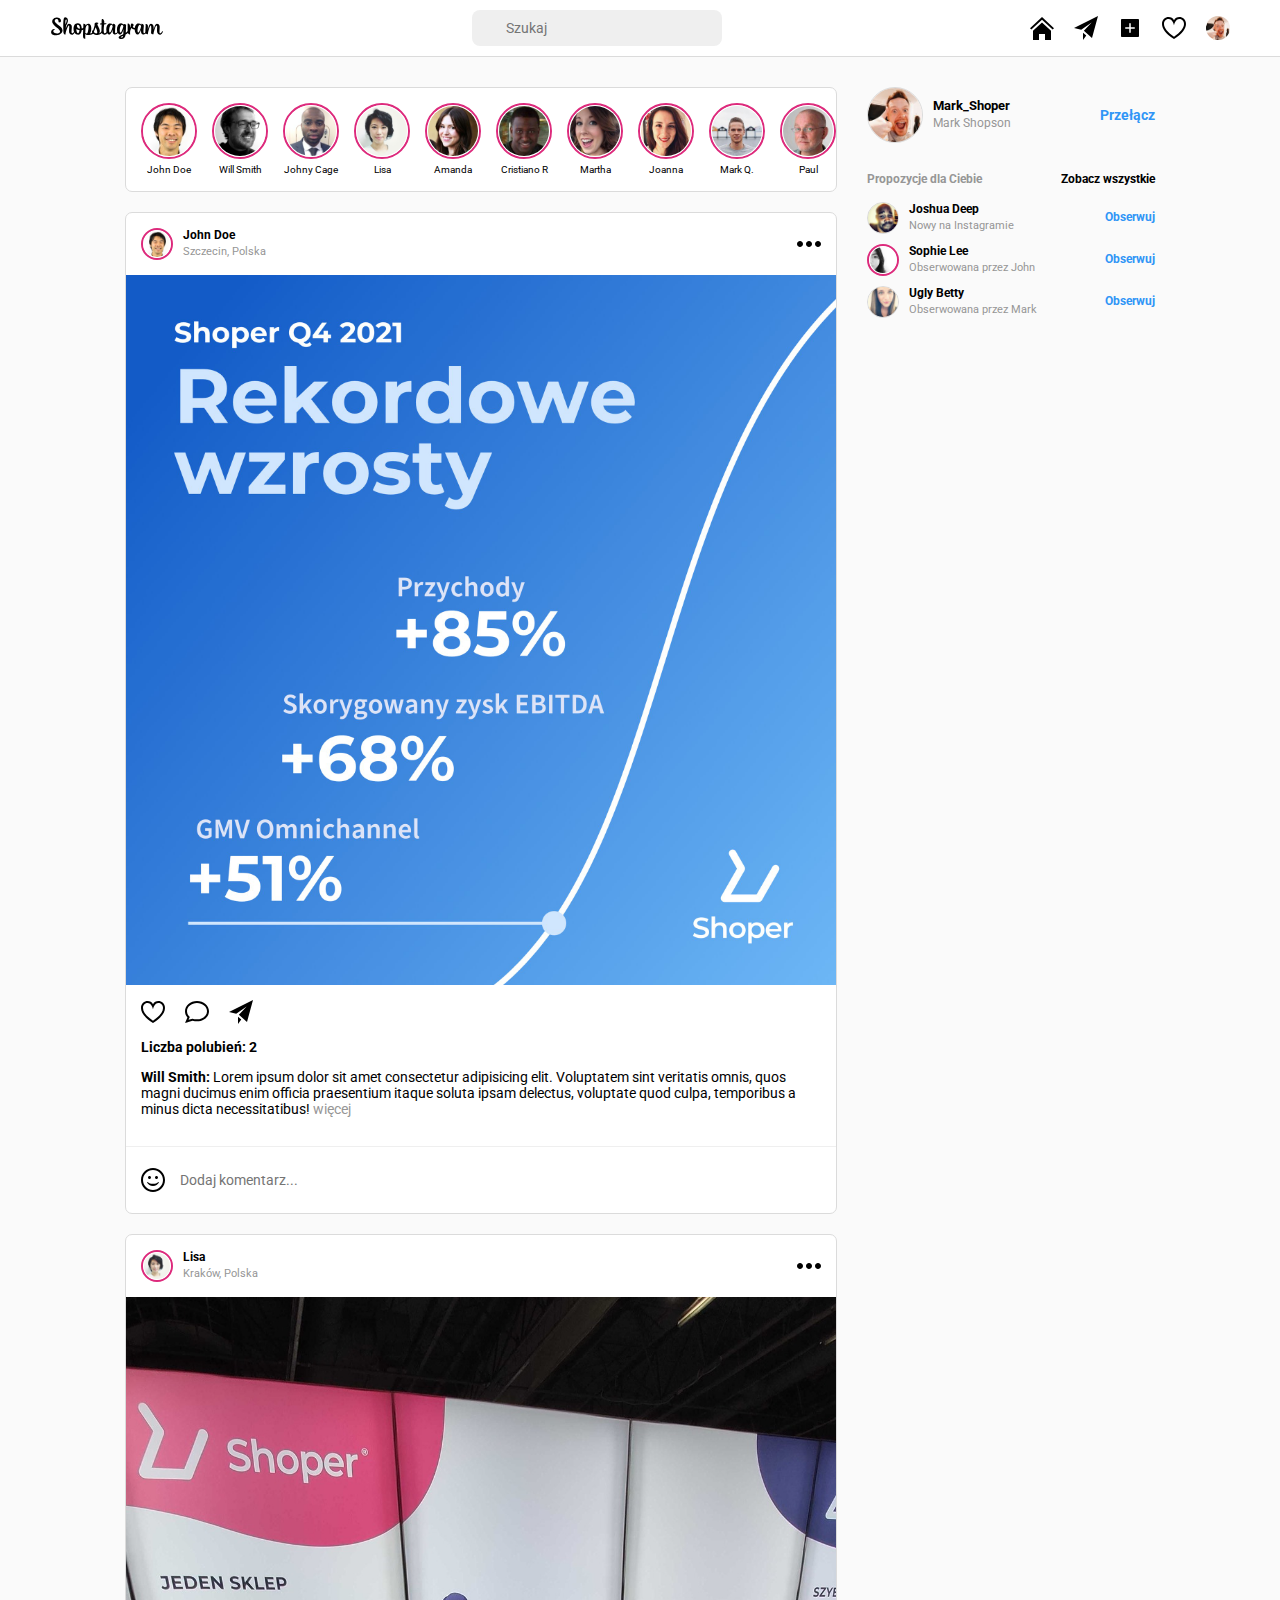
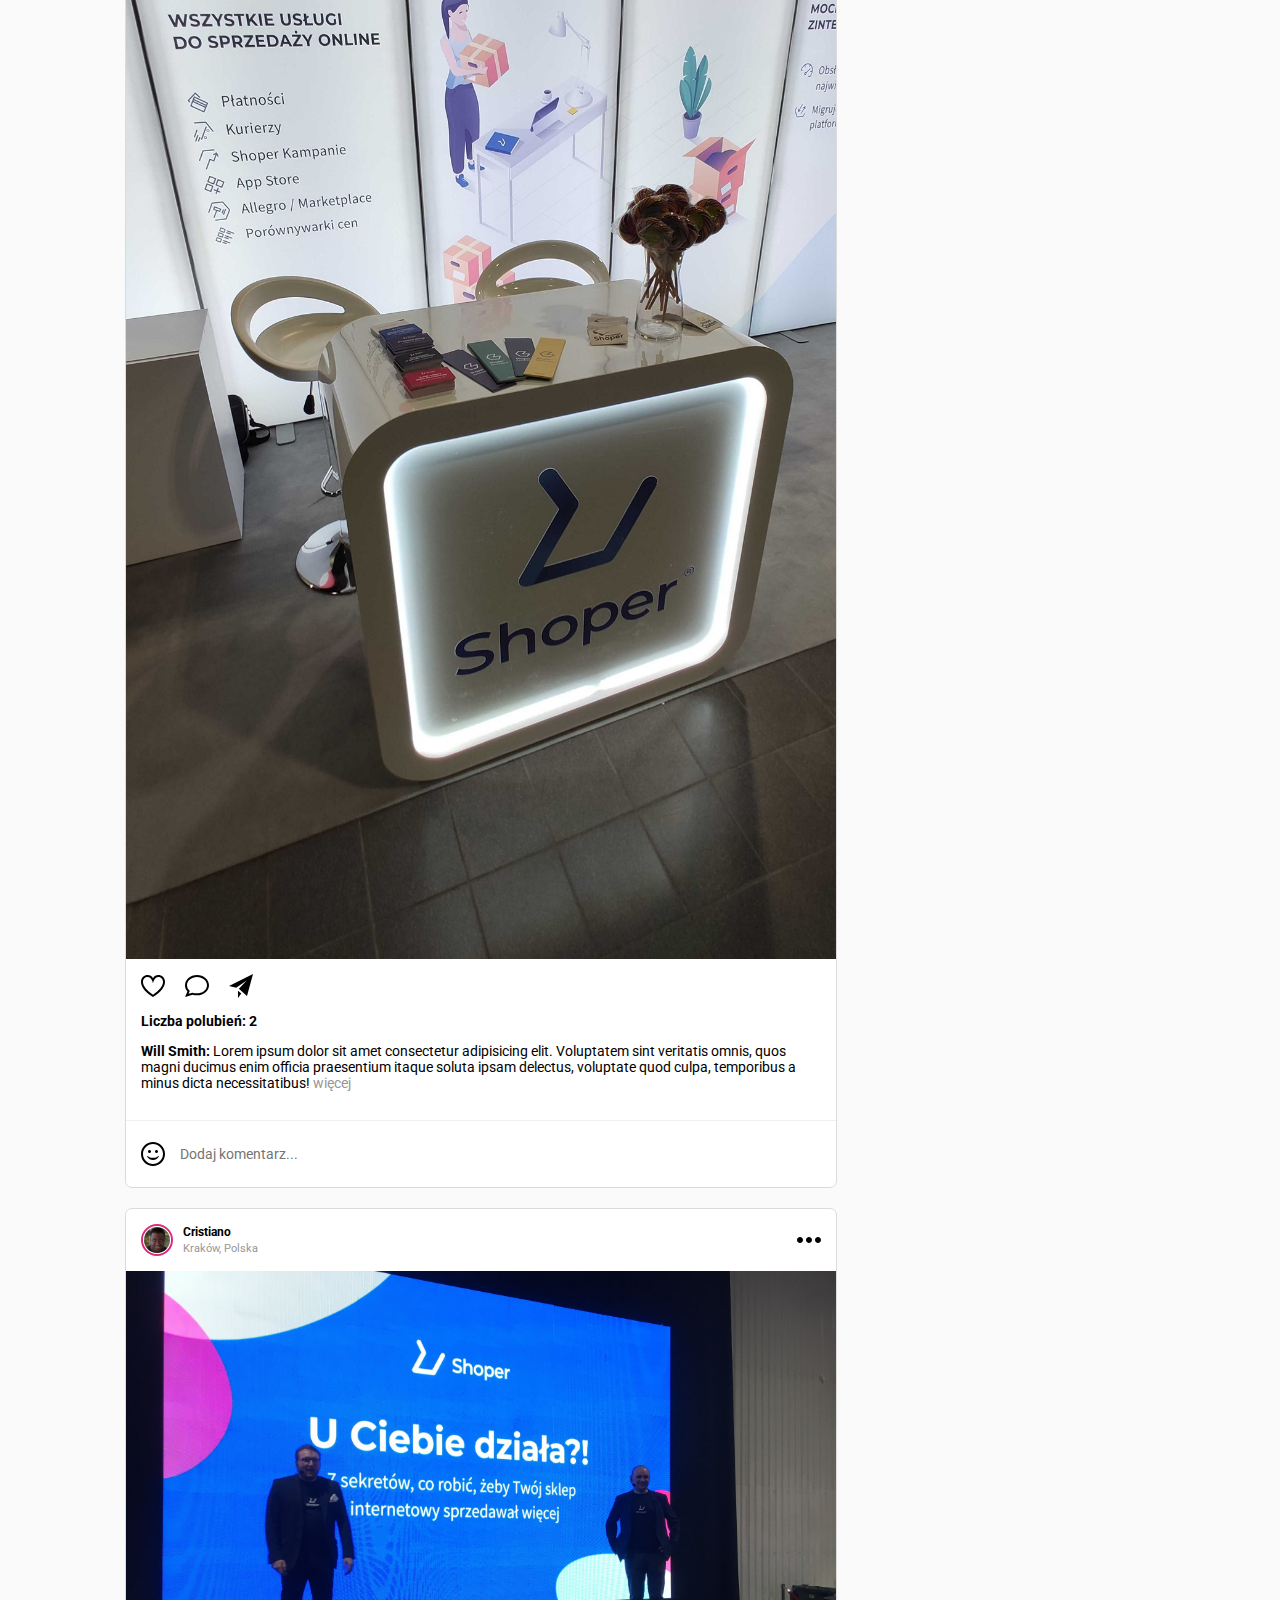
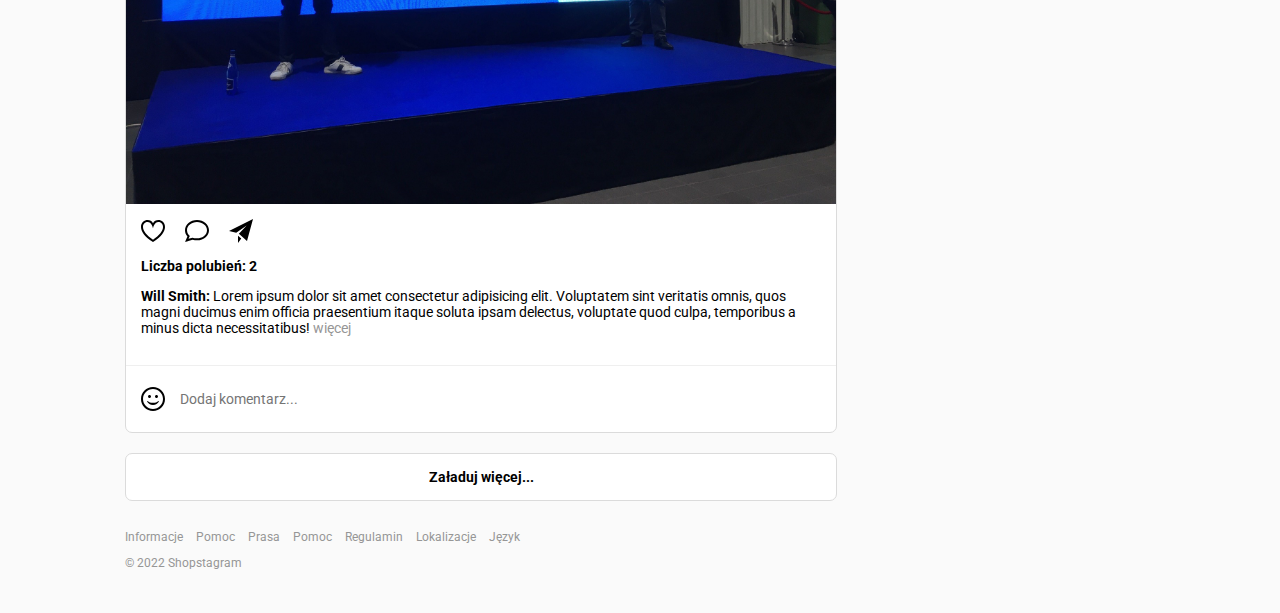
==== Shopstagram - rozwiązanie/index.html @ a2b12739 "upload shopstagram folder to main" ====
<!DOCTYPE html>
<html lang="pl">
  <head>
    <meta charset="UTF-8" />
    <meta http-equiv="X-UA-Compatible" content="IE=edge" />
    <meta name="viewport" content="width=device-width, initial-scale=1.0" />
    <title>Shopstagram</title>
    <link rel="preconnect" href="https://fonts.googleapis.com" />
    <link rel="preconnect" href="https://fonts.gstatic.com" crossorigin />
    <link
      href="https://fonts.googleapis.com/css2?family=Roboto:wght@100;400&family=Source+Sans+Pro:wght@300;400;700&display=swap"
      rel="stylesheet"
    />
    <link rel="stylesheet" href="./css/normalize.css" />
    <link rel="stylesheet" href="./css/style.css" />
  </head>

  <body>
    <header class="page-header">
      <div class="container">
        <div class="page-header__wrapper">
          <a class="page-header__logo" href="#">
            <img src="./images/logo.svg" alt="Shopstagram logo" />
          </a>

          <div class="page-header__search">
            <input class="search-input" placeholder="Szukaj" type="text" />
          </div>

          <nav class="page-nav">
            <a href="#" class="page-nav__item">
              <img src="./images/icons/home.svg" alt="Homepage" />
            </a>

            <a href="#" class="page-nav__item">
              <img src="./images/icons/send.svg" alt="Send message" />
            </a>

            <a href="#" class="page-nav__item">
              <img src="./images/icons/add.svg" alt="Add photo" />
            </a>

            <a href="#" class="page-nav__item">
              <img src="./images/icons/heart.svg" alt="Likes" />
            </a>

            <a href="#" class="page-nav__item">
              <div class="image-square image-square--tiny">
                <img src="./images/users/user.jpeg" alt="user photo" />
              </div>
            </a>
          </nav>
        </div>
      </div>
    </header>

    <main>
      <section>
        <div class="container container--narrow">
          <div class="content-wrapper">
            <div class="content-wrapper__main">
              <div class="stories-box">
                <div class="stories-box__list">
                  <a class="stories-box__item" href="#">
                    <div class="image-square is-active">
                      <img src="./images/users/john.jpeg" alt="John Doe" />
                    </div>
                    <span>John Doe</span>
                  </a>

                  <a class="stories-box__item" href="#">
                    <div class="image-square is-active">
                      <img src="./images/users/will.jpeg" alt="Will Smith" />
                    </div>
                    <span>Will Smith</span>
                  </a>

                  <a class="stories-box__item" href="#">
                    <div class="image-square is-active">
                      <img src="./images/users/johny.jpeg" alt="Johny Cage" />
                    </div>
                    <span>Johny Cage</span>
                  </a>

                  <a class="stories-box__item" href="#">
                    <div class="image-square is-active">
                      <img src="./images/users/lisa.jpeg" alt="Lisa" />
                    </div>
                    <span>Lisa</span>
                  </a>

                  <a class="stories-box__item" href="#">
                    <div class="image-square is-active">
                      <img src="./images/users/amanda.jpeg" alt="Amanda" />
                    </div>
                    <span>Amanda</span>
                  </a>

                  <a class="stories-box__item" href="#">
                    <div class="image-square is-active">
                      <img
                        src="./images/users/cristiano.jpeg"
                        alt="Cristiano R"
                      />
                    </div>
                    <span>Cristiano R</span>
                  </a>

                  <a class="stories-box__item" href="#">
                    <div class="image-square is-active">
                      <img src="./images/users/martha.jpeg" alt="Martha" />
                    </div>
                    <span>Martha</span>
                  </a>

                  <a class="stories-box__item" href="#">
                    <div class="image-square is-active">
                      <img src="./images/users/joanna.jpeg" alt="Joanna" />
                    </div>
                    <span>Joanna</span>
                  </a>

                  <a class="stories-box__item" href="#">
                    <div class="image-square is-active">
                      <img src="./images/users/mark.jpeg" alt="Marka Q." />
                    </div>
                    <span>Mark Q.</span>
                  </a>

                  <a class="stories-box__item" href="#">
                    <div class="image-square is-active">
                      <img src="./images/users/paul.jpeg" alt="Paul" />
                    </div>
                    <span>Paul</span>
                  </a>

                  <a class="stories-box__item" href="#">
                    <div class="image-square is-active">
                      <img src="./images/users/ursula.jpeg" alt="Ursula" />
                    </div>
                    <span>Ursula</span>
                  </a>
                </div>
              </div>

              <article class="post">
                <div class="post__header">
                  <div class="user-details">
                    <div class="user-details__img">
                      <div class="image-square image-square--small is-active">
                        <img src="./images/users/john.jpeg" alt="John" />
                      </div>
                    </div>

                    <div class="user-details__content">
                      <h3>John Doe</h3>
                      <p>Szczecin, Polska</p>
                    </div>
                  </div>

                  <a href="#">
                    <img src="./images/icons/menu.svg" alt="Menu" />
                  </a>
                </div>

                <div class="post__content">
                  <div class="post__img">
                    <img
                      src="./images/photos/gielda.jpeg"
                      alt="Rekordowe wzrosty na gieldzie"
                    />
                  </div>

                  <div class="post__details">
                    <div class="post__actions">
                      <a href="#" class="post__actions-item">
                        <img src="./images/icons/heart.svg" alt="Like" />
                      </a>

                      <a href="#" class="post__actions-item">
                        <img src="./images/icons/comment.svg" alt="Comment" />
                      </a>

                      <a href="#" class="post__actions-item">
                        <img src="./images/icons/send.svg" alt="Share" />
                      </a>
                    </div>

                    <div class="post__comments">
                      <p>
                        <strong>Liczba polubień: 2</strong>
                      </p>

                      <p class="post__comments-comment">
                        <strong>Will Smith:</strong>
                        Lorem ipsum dolor sit amet consectetur adipisicing elit.
                        Voluptatem sint veritatis omnis, quos magni ducimus enim
                        officia praesentium itaque soluta ipsam delectus,
                        voluptate quod culpa, temporibus a minus dicta
                        necessitatibus!
                        <a href="#">więcej</a>
                      </p>
                    </div>
                  </div>

                  <div class="post__footer">
                    <img src="./images/icons/smile.svg" alt="Add comment" />
                    <input type="text" placeholder="Dodaj komentarz..." />
                  </div>
                </div>
              </article>

              <article class="post">
                <div class="post__header">
                  <div class="user-details">
                    <div class="user-details__img">
                      <div class="image-square image-square--small is-active">
                        <img src="./images/users/lisa.jpeg" alt="Lisa" />
                      </div>
                    </div>

                    <div class="user-details__content">
                      <h3>Lisa</h3>
                      <p>Kraków, Polska</p>
                    </div>
                  </div>

                  <a href="#">
                    <img src="./images/icons/menu.svg" alt="Menu" />
                  </a>
                </div>

                <div class="post__content">
                  <div class="post__img">
                    <img
                      src="./images/photos/stoisko.jpeg"
                      alt="Targi e-commerce"
                    />
                  </div>

                  <div class="post__details">
                    <div class="post__actions">
                      <a href="#" class="post__actions-item">
                        <img src="./images/icons/heart.svg" alt="Like" />
                      </a>

                      <a href="#" class="post__actions-item">
                        <img src="./images/icons/comment.svg" alt="Comment" />
                      </a>

                      <a href="#" class="post__actions-item">
                        <img src="./images/icons/send.svg" alt="Share" />
                      </a>
                    </div>

                    <div class="post__comments">
                      <p>
                        <strong>Liczba polubień: 2</strong>
                      </p>

                      <p class="post__comments-comment">
                        <strong>Will Smith:</strong>
                        Lorem ipsum dolor sit amet consectetur adipisicing elit.
                        Voluptatem sint veritatis omnis, quos magni ducimus enim
                        officia praesentium itaque soluta ipsam delectus,
                        voluptate quod culpa, temporibus a minus dicta
                        necessitatibus!
                        <a href="#">więcej</a>
                      </p>
                    </div>
                  </div>

                  <div class="post__footer">
                    <img src="./images/icons/smile.svg" alt="Add comment" />
                    <input type="text" placeholder="Dodaj komentarz..." />
                  </div>
                </div>
              </article>

              <article class="post">
                <div class="post__header">
                  <div class="user-details">
                    <div class="user-details__img">
                      <div class="image-square image-square--small is-active">
                        <img
                          src="./images/users/cristiano.jpeg"
                          alt="Cristiano"
                        />
                      </div>
                    </div>

                    <div class="user-details__content">
                      <h3>Cristiano</h3>
                      <p>Kraków, Polska</p>
                    </div>
                  </div>

                  <a href="#">
                    <img src="./images/icons/menu.svg" alt="Menu" />
                  </a>
                </div>

                <div class="post__content">
                  <div class="post__img">
                    <img
                      src="./images/photos/presentation.jpeg"
                      alt="Targi e-commerce"
                    />
                  </div>

                  <div class="post__details">
                    <div class="post__actions">
                      <a href="#" class="post__actions-item">
                        <img src="./images/icons/heart.svg" alt="Like" />
                      </a>

                      <a href="#" class="post__actions-item">
                        <img src="./images/icons/comment.svg" alt="Comment" />
                      </a>

                      <a href="#" class="post__actions-item">
                        <img src="./images/icons/send.svg" alt="Share" />
                      </a>
                    </div>

                    <div class="post__comments">
                      <p>
                        <strong>Liczba polubień: 2</strong>
                      </p>

                      <p class="post__comments-comment">
                        <strong>Will Smith:</strong>
                        Lorem ipsum dolor sit amet consectetur adipisicing elit.
                        Voluptatem sint veritatis omnis, quos magni ducimus enim
                        officia praesentium itaque soluta ipsam delectus,
                        voluptate quod culpa, temporibus a minus dicta
                        necessitatibus!
                        <a href="#">więcej</a>
                      </p>
                    </div>
                  </div>

                  <div class="post__footer">
                    <img src="./images/icons/smile.svg" alt="Add comment" />
                    <input type="text" placeholder="Dodaj komentarz..." />
                  </div>
                </div>
              </article>

              <article class="post hidden">
                <div class="post__header">
                  <div class="user-details">
                    <div class="user-details__img">
                      <div class="image-square image-square--small is-active">
                        <img
                          src="./images/users/cristiano.jpeg"
                          alt="Cristiano"
                        />
                      </div>
                    </div>

                    <div class="user-details__content">
                      <h3>Cristiano</h3>
                      <p>Kraków, Polska</p>
                    </div>
                  </div>

                  <a href="#">
                    <img src="./images/icons/menu.svg" alt="Menu" />
                  </a>
                </div>

                <div class="post__content">
                  <div class="post__img">
                    <img
                      src="./images/photos/placeholder.png"
                      alt="Shoper placeholder"
                    />
                  </div>

                  <div class="post__details">
                    <div class="post__actions">
                      <a href="#" class="post__actions-item">
                        <img src="./images/icons/heart.svg" alt="Like" />
                      </a>

                      <a href="#" class="post__actions-item">
                        <img src="./images/icons/comment.svg" alt="Comment" />
                      </a>

                      <a href="#" class="post__actions-item">
                        <img src="./images/icons/send.svg" alt="Share" />
                      </a>
                    </div>

                    <div class="post__comments">
                      <p>
                        <strong>Liczba polubień: 2</strong>
                      </p>

                      <p class="post__comments-comment">
                        <strong>Will Smith:</strong>
                        Lorem ipsum dolor sit amet consectetur adipisicing elit.
                        Voluptatem sint veritatis omnis, quos magni ducimus enim
                        officia praesentium itaque soluta ipsam delectus,
                        voluptate quod culpa, temporibus a minus dicta
                        necessitatibus!
                        <a href="#">więcej</a>
                      </p>
                    </div>
                  </div>

                  <div class="post__footer">
                    <img src="./images/icons/smile.svg" alt="Add comment" />
                    <input type="text" placeholder="Dodaj komentarz..." />
                  </div>
                </div>
              </article>

              <article class="post post--loader">Załaduj więcej...</article>
            </div>

            <div class="content-wrapper__aside">
              <div class="content-wrapper__aside-user">
                <div class="user-details user-details--big">
                  <div class="user-details__img">
                    <div class="image-square has-border">
                      <img src="./images/users/user.jpeg" alt="User" />
                    </div>
                  </div>

                  <div class="user-details__content">
                    <h3>Mark_Shoper</h3>
                    <p>Mark Shopson</p>
                  </div>
                </div>

                <a href="#"><strong>Przełącz</strong></a>
              </div>

              <div class="content-wrapper__aside-suggestions">
                <div class="suggestion-box">
                  <div class="suggestion-box__header">
                    <h2>Propozycje dla Ciebie</h2>
                    <a href="#">Zobacz wszystkie</a>
                  </div>

                  <div class="suggestion-item">
                    <div class="user-details">
                      <div class="user-details__img">
                        <div
                          class="image-square image-square--small has-border"
                        >
                          <img src="./images/users/joshua.jpeg" alt="Joshua" />
                        </div>
                      </div>

                      <div class="user-details__content">
                        <h3>Joshua Deep</h3>
                        <p>Nowy na Instagramie</p>
                      </div>
                    </div>

                    <a class="suggestion-item__link" href="#">Obserwuj</a>
                  </div>

                  <div class="suggestion-item">
                    <div class="user-details">
                      <div class="user-details__img">
                        <div class="image-square image-square--small is-active">
                          <img src="./images/users/sophie.jpeg" alt="Sophie" />
                        </div>
                      </div>

                      <div class="user-details__content">
                        <h3>Sophie Lee</h3>
                        <p>Obserwowana przez John</p>
                      </div>
                    </div>

                    <a class="suggestion-item__link" href="#">Obserwuj</a>
                  </div>

                  <div class="suggestion-item">
                    <div class="user-details">
                      <div class="user-details__img">
                        <div
                          class="image-square image-square--small has-border"
                        >
                          <img src="./images/users/betty.jpeg" alt="Betty" />
                        </div>
                      </div>

                      <div class="user-details__content">
                        <h3>Ugly Betty</h3>
                        <p>Obserwowana przez Mark</p>
                      </div>
                    </div>

                    <a class="suggestion-item__link" href="#">Obserwuj</a>
                  </div>
                </div>
              </div>
            </div>
          </div>
        </div>
      </section>
    </main>

    <footer class="page-footer">
      <div class="container container--narrow">
        <nav class="page-footer__nav">
          <a href="#">Informacje</a>
          <a href="#">Pomoc</a>
          <a href="#">Prasa</a>
          <a href="#">Pomoc</a>
          <a href="#">Regulamin</a>
          <a href="#">Lokalizacje</a>
          <a href="#">Język</a>
        </nav>

        <p class="page-footer__copyrights">© 2022 Shopstagram</p>
      </div>
    </footer>

    <script src="./js/app.js"></script>
  </body>
</html>
---- Shopstagram - rozwiązanie/css/style.css ----
/* BASE */
* {
    box-sizing: border-box;
    -webkit-font-smoothing: antialiased;
}

html, body {
    min-height: 100%;
}

body {
    font-family: 'Roboto', sans-serif;
    background-color: #fafafa;
    font-size: 14px;
}

img {
    display: block;
    max-width: 100%;
}

ul {
    margin: 0;
    padding: 0;
    list-style: none;
}

a {
    text-decoration: none;
    color: #3095F6;
}

a:hover {
    text-decoration: underline;
}

.hidden {
    display: none;
}

/* INPUT */
input {
    height: 36px;
    padding: 3px 15px;
    border: 0;
    border-radius: 8px;
    
}

input:focus {
    outline: none;
}

.search-input {
    min-width: 250px;
    background: #efefef url(../../images/icons/magnifier.svg) no-repeat 10px center;
    background-size: 16px;
    padding-left: 34px;
    font-size: 14px;
}

/* CONTAINER */
.container {
    max-width: 1200px;
    padding: 0 10px;
    margin: 0 auto;
}

.container--narrow {
    max-width: 1050px;
}

/* CONTENT WRAPPER */
.content-wrapper__aside {
    display: none;
}

@media screen and (min-width: 800px) {
    .content-wrapper {
        display: flex;
        margin: 0 -15px;
    }

    .content-wrapper__main,
    .content-wrapper__aside {
        padding: 0 15px;
    }
    
    .content-wrapper__main {
        width: 70%;
    }

    .content-wrapper__aside {
        display: block;
        flex: 1;
    }

    .content-wrapper__aside-user {
        display: flex;
        align-items: center;
        justify-content: space-between;
        margin-bottom: 30px;
    }
}

/* PAGE HEADER */
.page-header {
    margin-bottom: 30px;
    padding: 10px 0;
    background-color: #ffffff;
    border-bottom: 1px solid #dbdbdb;
}

.page-header__wrapper {
    display: flex;
    align-items: center;
    justify-content: space-between;
}

.page-header__logo {
    flex-shrink: 0;
}

.page-header__logo img {
    display: block;
}

.page-header__search {
    display: none;
}

@media screen and (min-width: 800px) {
    .page-header__search {
        display: block;
    }
}

/* PAGE NAV */
.page-nav {
    display: flex;
}

.page-nav__item  {
    flex-shrink: 0;
    margin-right: 20px;
}

.page-nav__item:last-child {
    margin-right: 0;
}

.page-nav__item img {
    display: block;
}

/* IMAGE SQUARE */
.image-square {
    display: flex;
    align-items: center;
    justify-self: center;
    width: 56px;
    height: 56px;
    border-radius: 100%;
    overflow: hidden;
}

.image-square--small {
    width: 32px;
    height: 32px;
}

.image-square--tiny {
    width: 24px;
    height: 24px;
}

.image-square.has-border {
    border: 1px solid #dbdbdb;
}

.image-square.is-active {
    border: 2px solid #DD2A7C;
}

.image-square.is-active img {
    border: 1px solid #ffffff;
    border-radius: 100%;
}

/* STORIES BOX */
.stories-box {
    margin-bottom: 20px;
    padding: 15px 0;
    background-color: #ffffff;
    border: 1px solid #dbdbdb;
    border-radius: 7px;
}

.stories-box__list {
    display: flex;
    padding: 0 15px;
    overflow-x: scroll;
}

.stories-box__item {
    display: flex;
    flex-direction: column;
    align-items: center;
    margin-right: 15px;
    text-decoration: none;
}

.stories-box__item:hover span {
    text-decoration: underline;
}

.stories-box__item:last-child {
    margin-right: 0;
}

.stories-box__item span {
    font-size: 10px;
    color: #000000;
    margin-top: 5px;
}

/* SUGGESTION BOX */
.suggestion-box__header {
    display: flex;
    align-items: center;
    justify-content: space-between;
    margin-bottom: 15px;
    font-size: 12px;
}

.suggestion-box__header h2 {
    margin: 0;
    font-size: inherit;
    color: #969696;
}

.suggestion-box__header a {
    color: #000000;
    font-weight: bold;
}

/* SUGGESTION ITEM */
.suggestion-item {
    display: flex;
    align-items: center;
    justify-content: space-between;
    margin-bottom: 10px;
    cursor: pointer;
}

.suggestion-item:last-child {
    margin-bottom: 0;
}

.suggestion-item__link {
    font-size: 12px;
    font-weight: bold;
}

/* POST */
.post {
    margin-bottom: 20px;
    background-color: #ffffff;
    border: 1px solid #dbdbdb;
    border-radius: 7px;
}

.post:last-child {
    margin-bottom: 0;
}

.post__header {
    display: flex;
    align-items: center;
    justify-content: space-between;
    padding: 15px;
}

.post__details {
    padding: 15px;
}

.post__actions {
    display: flex;
    align-items: center;
    margin-bottom: 15px;
}

.post__actions-item {
    margin-right: 20px;
}

.post__actions-item img {
    display: block;
}

.post__actions-item:last-child {
    margin-right: 0;
}

.post__comments-comment a {
    color: #969696;
}

.post__footer {
    display: flex;
    align-items: center;
    padding: 15px;
    border-top: 1px solid #efefef;
}

.post--loader {
    padding: 15px;
    text-align: center;
    font-weight: bold;
    cursor: pointer;
}

/* USER DETAILS */
.user-details {
    display: flex;
    align-items: center;
    margin-right: 10px;
}

.user-details__img {
    margin-right: 10px;
}

.user-details__content h2,
.user-details__content h3 {
    margin: 0 0 3px 0;
    font-size: 12px;
    font-weight: bold;
}

.user-details__content p {
    margin: 0;
    font-size: 11px;
    color: #969696;
}

.user-details--big .user-details__content h2,
.user-details--big .user-details__content h3 {
    font-size: 13px;
}

.user-details--big .user-details__content p {
    font-size: 12px;
}

/* PAGE FOOTER */
.page-footer {
    padding: 30px 0;
    font-size: 12px;
    color: #969696;
}

.page-footer__nav a {
    margin-right: 10px;
    color: #969696;
}

.page-footer__nav a:last-child {
    margin-right: 0;
}
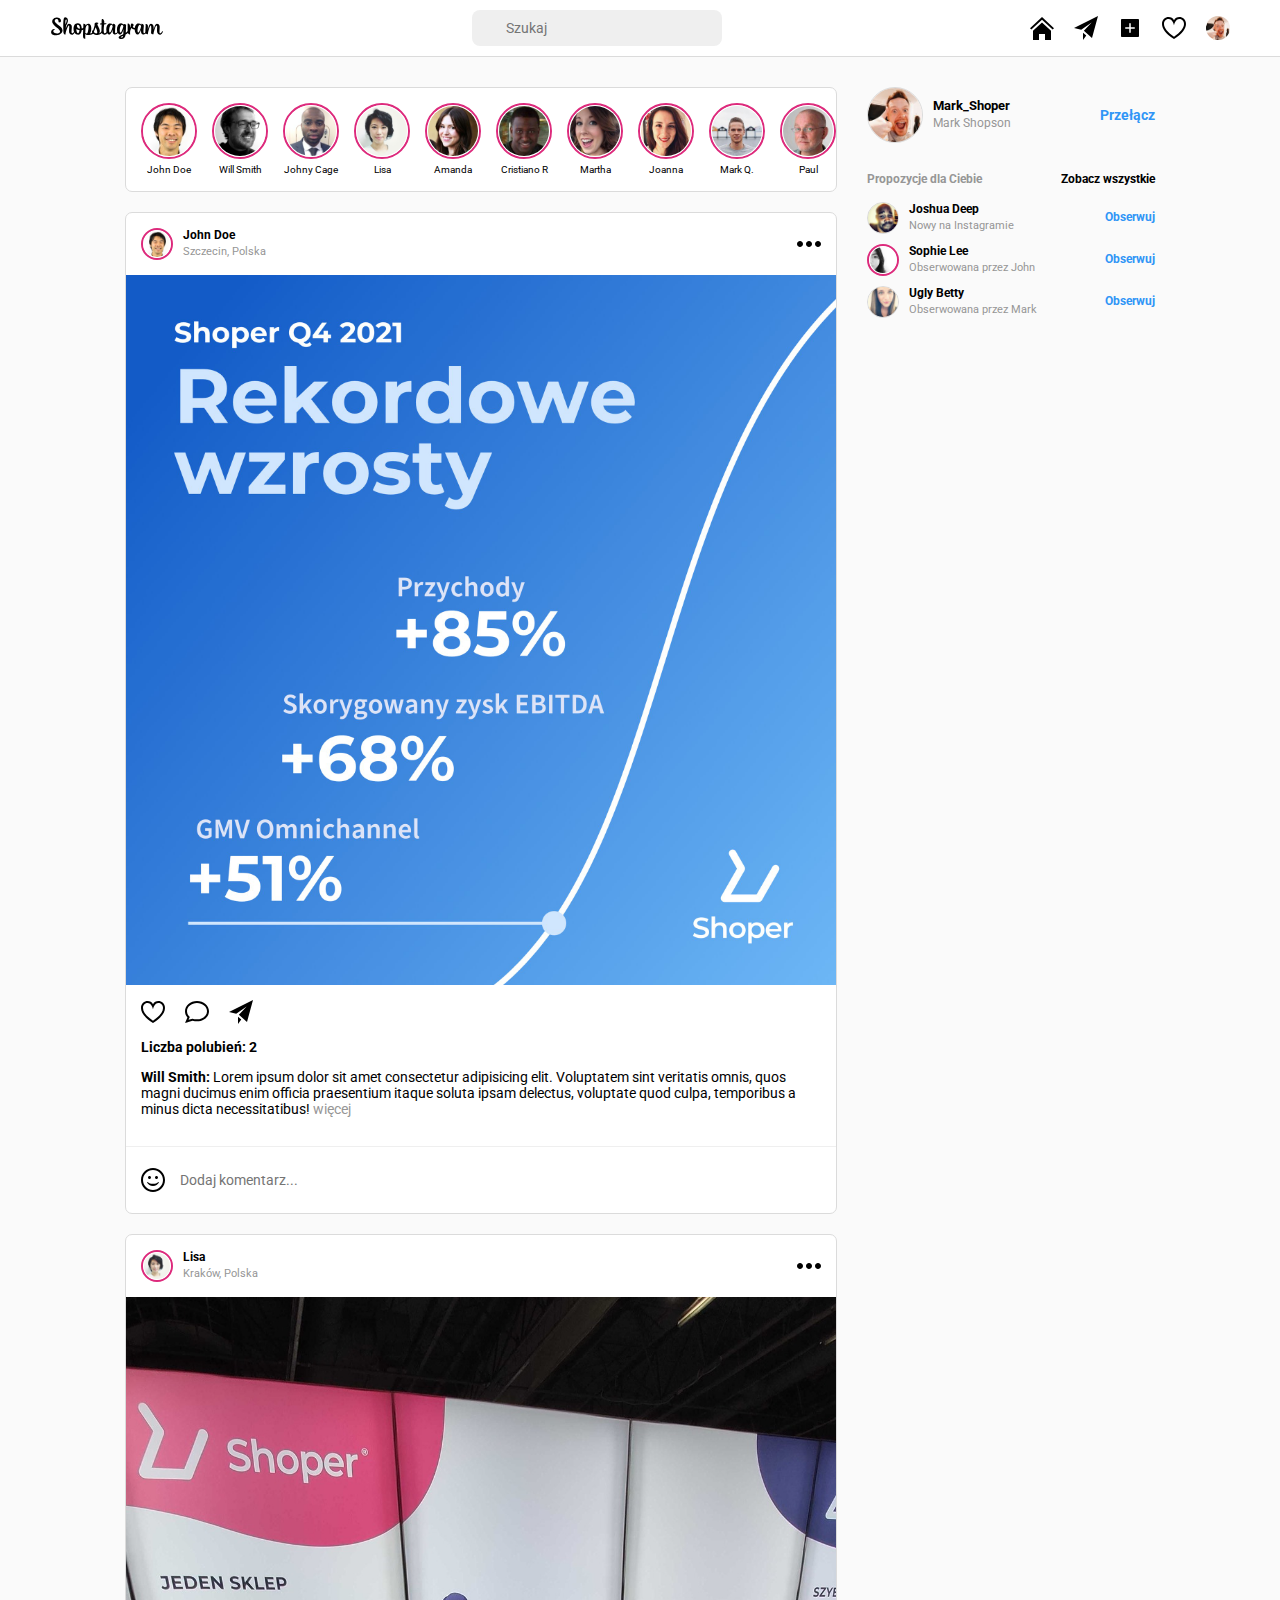
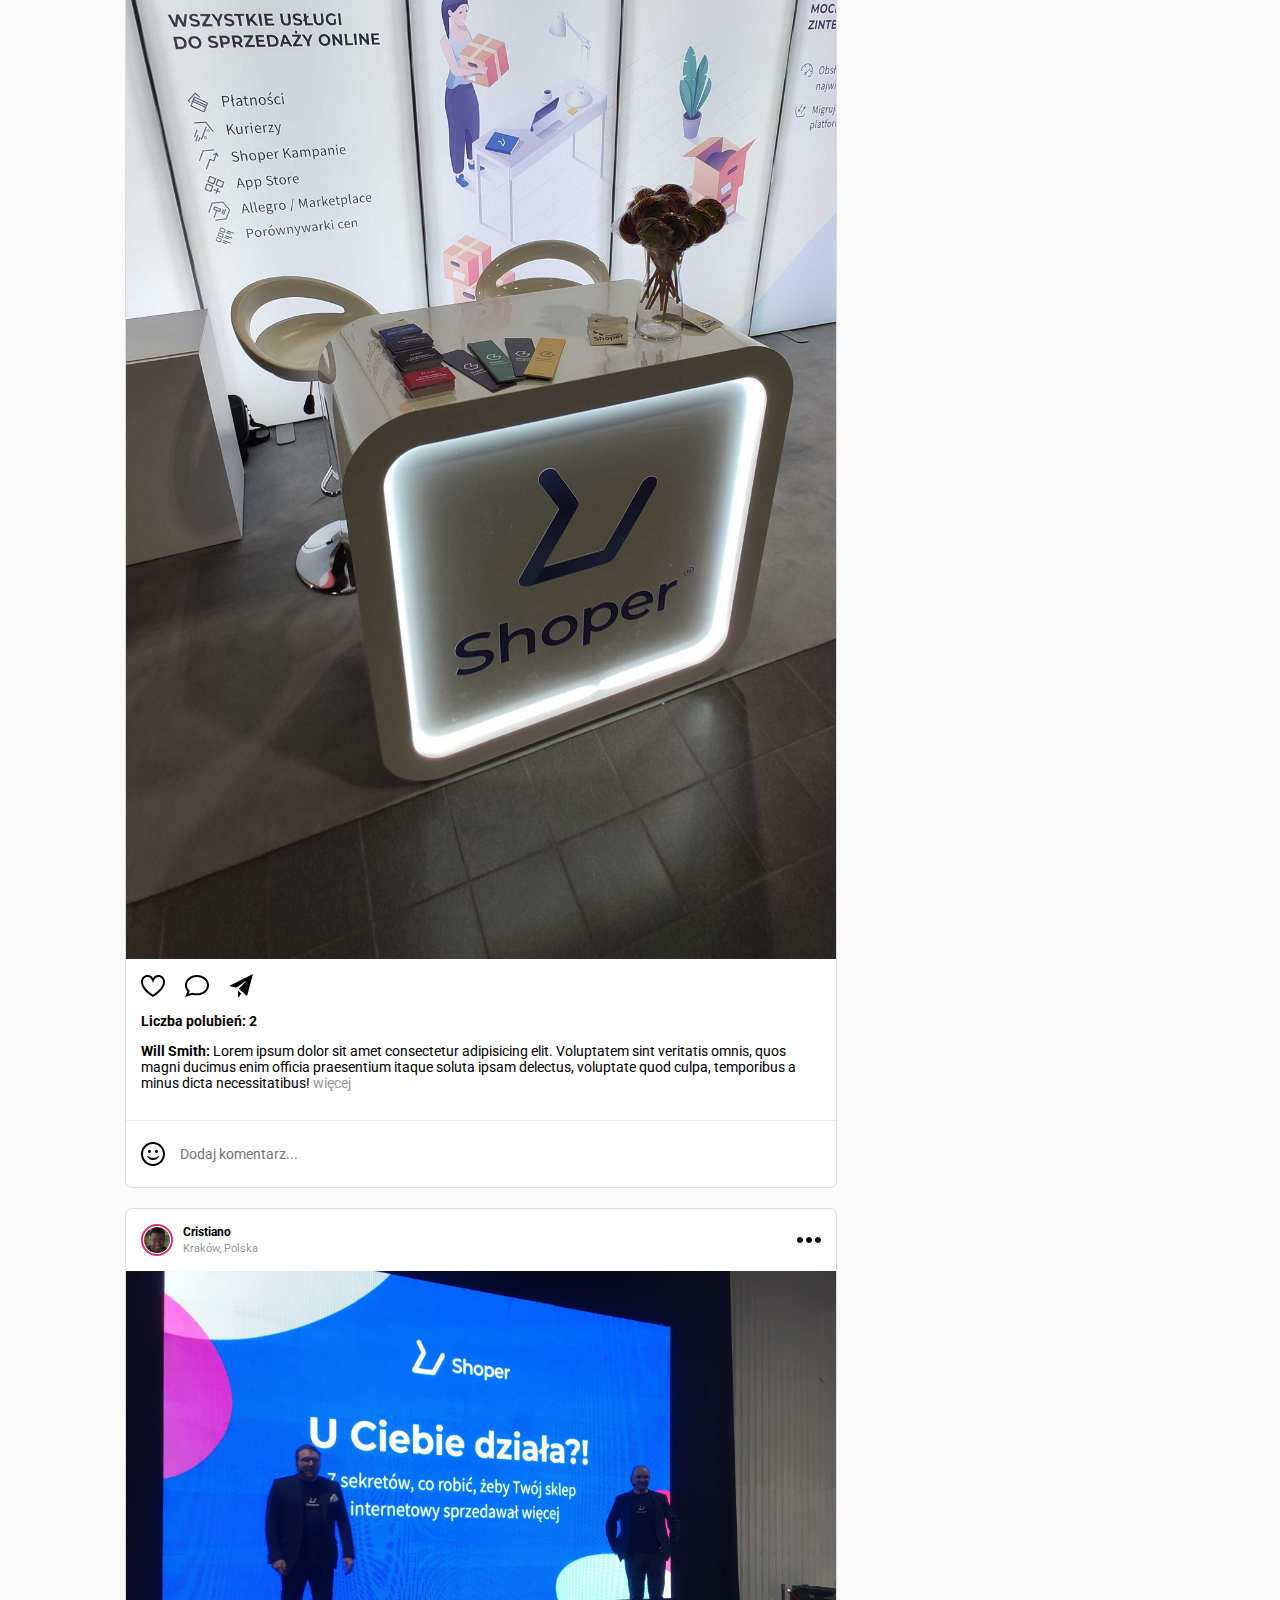
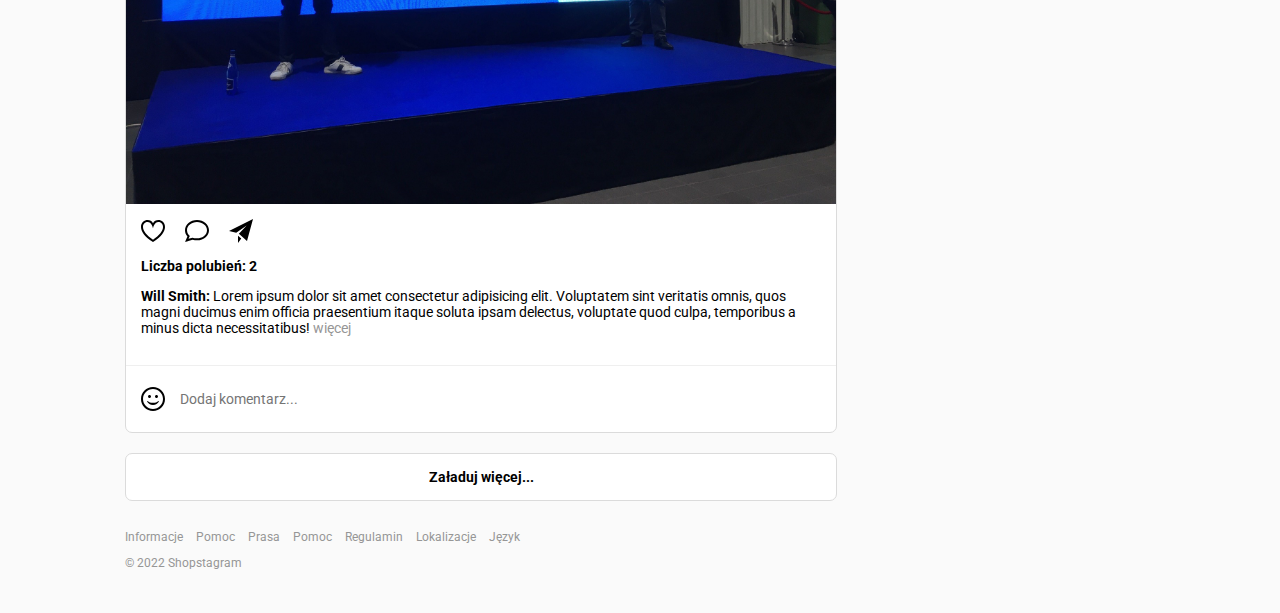
==== commit 76ad8d07: "upload shopstagram folder with sass structure" ====
--- a/Shopstagram - rozwiązanie/index.html
+++ b/Shopstagram - rozwiązanie/index.html
@@ -11,8 +11,7 @@
       href="https://fonts.googleapis.com/css2?family=Roboto:wght@100;400&family=Source+Sans+Pro:wght@300;400;700&display=swap"
       rel="stylesheet"
     />
-    <link rel="stylesheet" href="./css/normalize.css" />
-    <link rel="stylesheet" href="./css/style.css" />
+    <link rel="stylesheet" href="./css/index.css" />
   </head>
 
   <body>
--- a/Shopstagram - rozwiązanie/css/index.css
+++ b/Shopstagram - rozwiązanie/css/index.css
@@ -0,0 +1,674 @@
+/*! normalize.css v8.0.1 | MIT License | github.com/necolas/normalize.css */
+/* Document
+   ========================================================================== */
+/**
+ * 1. Correct the line height in all browsers.
+ * 2. Prevent adjustments of font size after orientation changes in iOS.
+ */
+html {
+  line-height: 1.15; /* 1 */
+  -webkit-text-size-adjust: 100%; /* 2 */
+}
+
+/* Sections
+   ========================================================================== */
+/**
+ * Remove the margin in all browsers.
+ */
+body {
+  margin: 0;
+}
+
+/**
+ * Render the `main` element consistently in IE.
+ */
+main {
+  display: block;
+}
+
+/**
+ * Correct the font size and margin on `h1` elements within `section` and
+ * `article` contexts in Chrome, Firefox, and Safari.
+ */
+h1 {
+  font-size: 2em;
+  margin: 0.67em 0;
+}
+
+/* Grouping content
+   ========================================================================== */
+/**
+ * 1. Add the correct box sizing in Firefox.
+ * 2. Show the overflow in Edge and IE.
+ */
+hr {
+  box-sizing: content-box; /* 1 */
+  height: 0; /* 1 */
+  overflow: visible; /* 2 */
+}
+
+/**
+ * 1. Correct the inheritance and scaling of font size in all browsers.
+ * 2. Correct the odd `em` font sizing in all browsers.
+ */
+pre {
+  font-family: monospace, monospace; /* 1 */
+  font-size: 1em; /* 2 */
+}
+
+/* Text-level semantics
+   ========================================================================== */
+/**
+ * Remove the gray background on active links in IE 10.
+ */
+a {
+  background-color: transparent;
+}
+
+/**
+ * 1. Remove the bottom border in Chrome 57-
+ * 2. Add the correct text decoration in Chrome, Edge, IE, Opera, and Safari.
+ */
+abbr[title] {
+  border-bottom: none; /* 1 */
+  text-decoration: underline; /* 2 */
+  -webkit-text-decoration: underline dotted;
+          text-decoration: underline dotted; /* 2 */
+}
+
+/**
+ * Add the correct font weight in Chrome, Edge, and Safari.
+ */
+b,
+strong {
+  font-weight: bolder;
+}
+
+/**
+ * 1. Correct the inheritance and scaling of font size in all browsers.
+ * 2. Correct the odd `em` font sizing in all browsers.
+ */
+code,
+kbd,
+samp {
+  font-family: monospace, monospace; /* 1 */
+  font-size: 1em; /* 2 */
+}
+
+/**
+ * Add the correct font size in all browsers.
+ */
+small {
+  font-size: 80%;
+}
+
+/**
+ * Prevent `sub` and `sup` elements from affecting the line height in
+ * all browsers.
+ */
+sub,
+sup {
+  font-size: 75%;
+  line-height: 0;
+  position: relative;
+  vertical-align: baseline;
+}
+
+sub {
+  bottom: -0.25em;
+}
+
+sup {
+  top: -0.5em;
+}
+
+/* Embedded content
+   ========================================================================== */
+/**
+ * Remove the border on images inside links in IE 10.
+ */
+img {
+  border-style: none;
+}
+
+/* Forms
+   ========================================================================== */
+/**
+ * 1. Change the font styles in all browsers.
+ * 2. Remove the margin in Firefox and Safari.
+ */
+button,
+input,
+optgroup,
+select,
+textarea {
+  font-family: inherit; /* 1 */
+  font-size: 100%; /* 1 */
+  line-height: 1.15; /* 1 */
+  margin: 0; /* 2 */
+}
+
+/**
+ * Show the overflow in IE.
+ * 1. Show the overflow in Edge.
+ */
+button,
+input { /* 1 */
+  overflow: visible;
+}
+
+/**
+ * Remove the inheritance of text transform in Edge, Firefox, and IE.
+ * 1. Remove the inheritance of text transform in Firefox.
+ */
+button,
+select { /* 1 */
+  text-transform: none;
+}
+
+/**
+ * Correct the inability to style clickable types in iOS and Safari.
+ */
+button,
+[type=button],
+[type=reset],
+[type=submit] {
+  -webkit-appearance: button;
+}
+
+/**
+ * Remove the inner border and padding in Firefox.
+ */
+button::-moz-focus-inner,
+[type=button]::-moz-focus-inner,
+[type=reset]::-moz-focus-inner,
+[type=submit]::-moz-focus-inner {
+  border-style: none;
+  padding: 0;
+}
+
+/**
+ * Restore the focus styles unset by the previous rule.
+ */
+button:-moz-focusring,
+[type=button]:-moz-focusring,
+[type=reset]:-moz-focusring,
+[type=submit]:-moz-focusring {
+  outline: 1px dotted ButtonText;
+}
+
+/**
+ * Correct the padding in Firefox.
+ */
+fieldset {
+  padding: 0.35em 0.75em 0.625em;
+}
+
+/**
+ * 1. Correct the text wrapping in Edge and IE.
+ * 2. Correct the color inheritance from `fieldset` elements in IE.
+ * 3. Remove the padding so developers are not caught out when they zero out
+ *    `fieldset` elements in all browsers.
+ */
+legend {
+  box-sizing: border-box; /* 1 */
+  color: inherit; /* 2 */
+  display: table; /* 1 */
+  max-width: 100%; /* 1 */
+  padding: 0; /* 3 */
+  white-space: normal; /* 1 */
+}
+
+/**
+ * Add the correct vertical alignment in Chrome, Firefox, and Opera.
+ */
+progress {
+  vertical-align: baseline;
+}
+
+/**
+ * Remove the default vertical scrollbar in IE 10+.
+ */
+textarea {
+  overflow: auto;
+}
+
+/**
+ * 1. Add the correct box sizing in IE 10.
+ * 2. Remove the padding in IE 10.
+ */
+[type=checkbox],
+[type=radio] {
+  box-sizing: border-box; /* 1 */
+  padding: 0; /* 2 */
+}
+
+/**
+ * Correct the cursor style of increment and decrement buttons in Chrome.
+ */
+[type=number]::-webkit-inner-spin-button,
+[type=number]::-webkit-outer-spin-button {
+  height: auto;
+}
+
+/**
+ * 1. Correct the odd appearance in Chrome and Safari.
+ * 2. Correct the outline style in Safari.
+ */
+[type=search] {
+  -webkit-appearance: textfield; /* 1 */
+  outline-offset: -2px; /* 2 */
+}
+
+/**
+ * Remove the inner padding in Chrome and Safari on macOS.
+ */
+[type=search]::-webkit-search-decoration {
+  -webkit-appearance: none;
+}
+
+/**
+ * 1. Correct the inability to style clickable types in iOS and Safari.
+ * 2. Change font properties to `inherit` in Safari.
+ */
+::-webkit-file-upload-button {
+  -webkit-appearance: button; /* 1 */
+  font: inherit; /* 2 */
+}
+
+/* Interactive
+   ========================================================================== */
+/*
+ * Add the correct display in Edge, IE 10+, and Firefox.
+ */
+details {
+  display: block;
+}
+
+/*
+ * Add the correct display in all browsers.
+ */
+summary {
+  display: list-item;
+}
+
+/* Misc
+   ========================================================================== */
+/**
+ * Add the correct display in IE 10+.
+ */
+template {
+  display: none;
+}
+
+/**
+ * Add the correct display in IE 10.
+ */
+[hidden] {
+  display: none;
+}
+
+/* BASE */
+* {
+  box-sizing: border-box;
+  -webkit-font-smoothing: antialiased;
+}
+
+html, body {
+  min-height: 100%;
+}
+
+body {
+  font-family: "Roboto", sans-serif;
+  background-color: #fafafa;
+  font-size: 14px;
+}
+
+img {
+  display: block;
+  max-width: 100%;
+}
+
+ul {
+  margin: 0;
+  padding: 0;
+  list-style: none;
+}
+
+a {
+  text-decoration: none;
+  color: #3095F6;
+}
+
+a:hover {
+  text-decoration: underline;
+}
+
+.hidden {
+  display: none;
+}
+
+/* CONTAINER */
+.container {
+  max-width: 1200px;
+  padding: 0 10px;
+  margin: 0 auto;
+}
+
+.container--narrow {
+  max-width: 1050px;
+}
+
+/* CONTENT WRAPPER */
+.content-wrapper__aside {
+  display: none;
+}
+
+@media screen and (min-width: 800px) {
+  .content-wrapper {
+    display: flex;
+    margin: 0 -15px;
+  }
+  .content-wrapper__main,
+.content-wrapper__aside {
+    padding: 0 15px;
+  }
+  .content-wrapper__main {
+    width: 70%;
+  }
+  .content-wrapper__aside {
+    display: block;
+    flex: 1;
+  }
+  .content-wrapper__aside-user {
+    display: flex;
+    align-items: center;
+    justify-content: space-between;
+    margin-bottom: 30px;
+  }
+}
+/* IMAGE SQUARE */
+.image-square {
+  display: flex;
+  align-items: center;
+  justify-self: center;
+  width: 56px;
+  height: 56px;
+  border-radius: 100%;
+  overflow: hidden;
+}
+
+.image-square--small {
+  width: 32px;
+  height: 32px;
+}
+
+.image-square--tiny {
+  width: 24px;
+  height: 24px;
+}
+
+.image-square.has-border {
+  border: 1px solid #dbdbdb;
+}
+
+.image-square.is-active {
+  border: 2px solid #DD2A7C;
+}
+
+.image-square.is-active img {
+  border: 1px solid #ffffff;
+  border-radius: 100%;
+}
+
+/* INPUT */
+input {
+  height: 36px;
+  padding: 3px 15px;
+  border: 0;
+  border-radius: 8px;
+}
+
+input:focus {
+  outline: none;
+}
+
+.search-input {
+  min-width: 250px;
+  background: #efefef url(../../images/icons/magnifier.svg) no-repeat 10px center;
+  background-size: 16px;
+  padding-left: 34px;
+  font-size: 14px;
+}
+
+/* PAGE HEADER */
+.page-header {
+  margin-bottom: 30px;
+  padding: 10px 0;
+  background-color: #ffffff;
+  border-bottom: 1px solid #dbdbdb;
+}
+
+.page-header__wrapper {
+  display: flex;
+  align-items: center;
+  justify-content: space-between;
+}
+
+.page-header__logo {
+  flex-shrink: 0;
+}
+
+.page-header__logo img {
+  display: block;
+}
+
+.page-header__search {
+  display: none;
+}
+
+@media screen and (min-width: 800px) {
+  .page-header__search {
+    display: block;
+  }
+}
+/* PAGE NAV */
+.page-nav {
+  display: flex;
+}
+
+.page-nav__item {
+  flex-shrink: 0;
+  margin-right: 20px;
+}
+
+.page-nav__item:last-child {
+  margin-right: 0;
+}
+
+.page-nav__item img {
+  display: block;
+}
+
+/* STORIES BOX */
+.stories-box {
+  margin-bottom: 20px;
+  padding: 15px 0;
+  background-color: #ffffff;
+  border: 1px solid #dbdbdb;
+  border-radius: 7px;
+}
+
+.stories-box__list {
+  display: flex;
+  padding: 0 15px;
+  overflow-x: scroll;
+}
+
+.stories-box__item {
+  display: flex;
+  flex-direction: column;
+  align-items: center;
+  margin-right: 15px;
+  text-decoration: none;
+}
+
+.stories-box__item:hover span {
+  text-decoration: underline;
+}
+
+.stories-box__item:last-child {
+  margin-right: 0;
+}
+
+.stories-box__item span {
+  font-size: 10px;
+  color: #000000;
+  margin-top: 5px;
+}
+
+/* SUGGESTION BOX */
+.suggestion-box__header {
+  display: flex;
+  align-items: center;
+  justify-content: space-between;
+  margin-bottom: 15px;
+  font-size: 12px;
+}
+
+.suggestion-box__header h2 {
+  margin: 0;
+  font-size: inherit;
+  color: #969696;
+}
+
+.suggestion-box__header a {
+  color: #000000;
+  font-weight: bold;
+}
+
+/* SUGGESTION ITEM */
+.suggestion-item {
+  display: flex;
+  align-items: center;
+  justify-content: space-between;
+  margin-bottom: 10px;
+  cursor: pointer;
+}
+
+.suggestion-item:last-child {
+  margin-bottom: 0;
+}
+
+.suggestion-item__link {
+  font-size: 12px;
+  font-weight: bold;
+}
+
+/* POST */
+.post {
+  margin-bottom: 20px;
+  background-color: #ffffff;
+  border: 1px solid #dbdbdb;
+  border-radius: 7px;
+}
+
+.post:last-child {
+  margin-bottom: 0;
+}
+
+.post__header {
+  display: flex;
+  align-items: center;
+  justify-content: space-between;
+  padding: 15px;
+}
+
+.post__details {
+  padding: 15px;
+}
+
+.post__actions {
+  display: flex;
+  align-items: center;
+  margin-bottom: 15px;
+}
+
+.post__actions-item {
+  margin-right: 20px;
+}
+
+.post__actions-item img {
+  display: block;
+}
+
+.post__actions-item:last-child {
+  margin-right: 0;
+}
+
+.post__comments-comment a {
+  color: #969696;
+}
+
+.post__footer {
+  display: flex;
+  align-items: center;
+  padding: 15px;
+  border-top: 1px solid #efefef;
+}
+
+.post--loader {
+  padding: 15px;
+  text-align: center;
+  font-weight: bold;
+  cursor: pointer;
+}
+
+/* USER DETAILS */
+.user-details {
+  display: flex;
+  align-items: center;
+  margin-right: 10px;
+}
+
+.user-details__img {
+  margin-right: 10px;
+}
+
+.user-details__content h2,
+.user-details__content h3 {
+  margin: 0 0 3px 0;
+  font-size: 12px;
+  font-weight: bold;
+}
+
+.user-details__content p {
+  margin: 0;
+  font-size: 11px;
+  color: #969696;
+}
+
+.user-details--big .user-details__content h2,
+.user-details--big .user-details__content h3 {
+  font-size: 13px;
+}
+
+.user-details--big .user-details__content p {
+  font-size: 12px;
+}
+
+/* PAGE FOOTER */
+.page-footer {
+  padding: 30px 0;
+  font-size: 12px;
+  color: #969696;
+}
+
+.page-footer__nav a {
+  margin-right: 10px;
+  color: #969696;
+}
+
+.page-footer__nav a:last-child {
+  margin-right: 0;
+}/*# sourceMappingURL=index.css.map */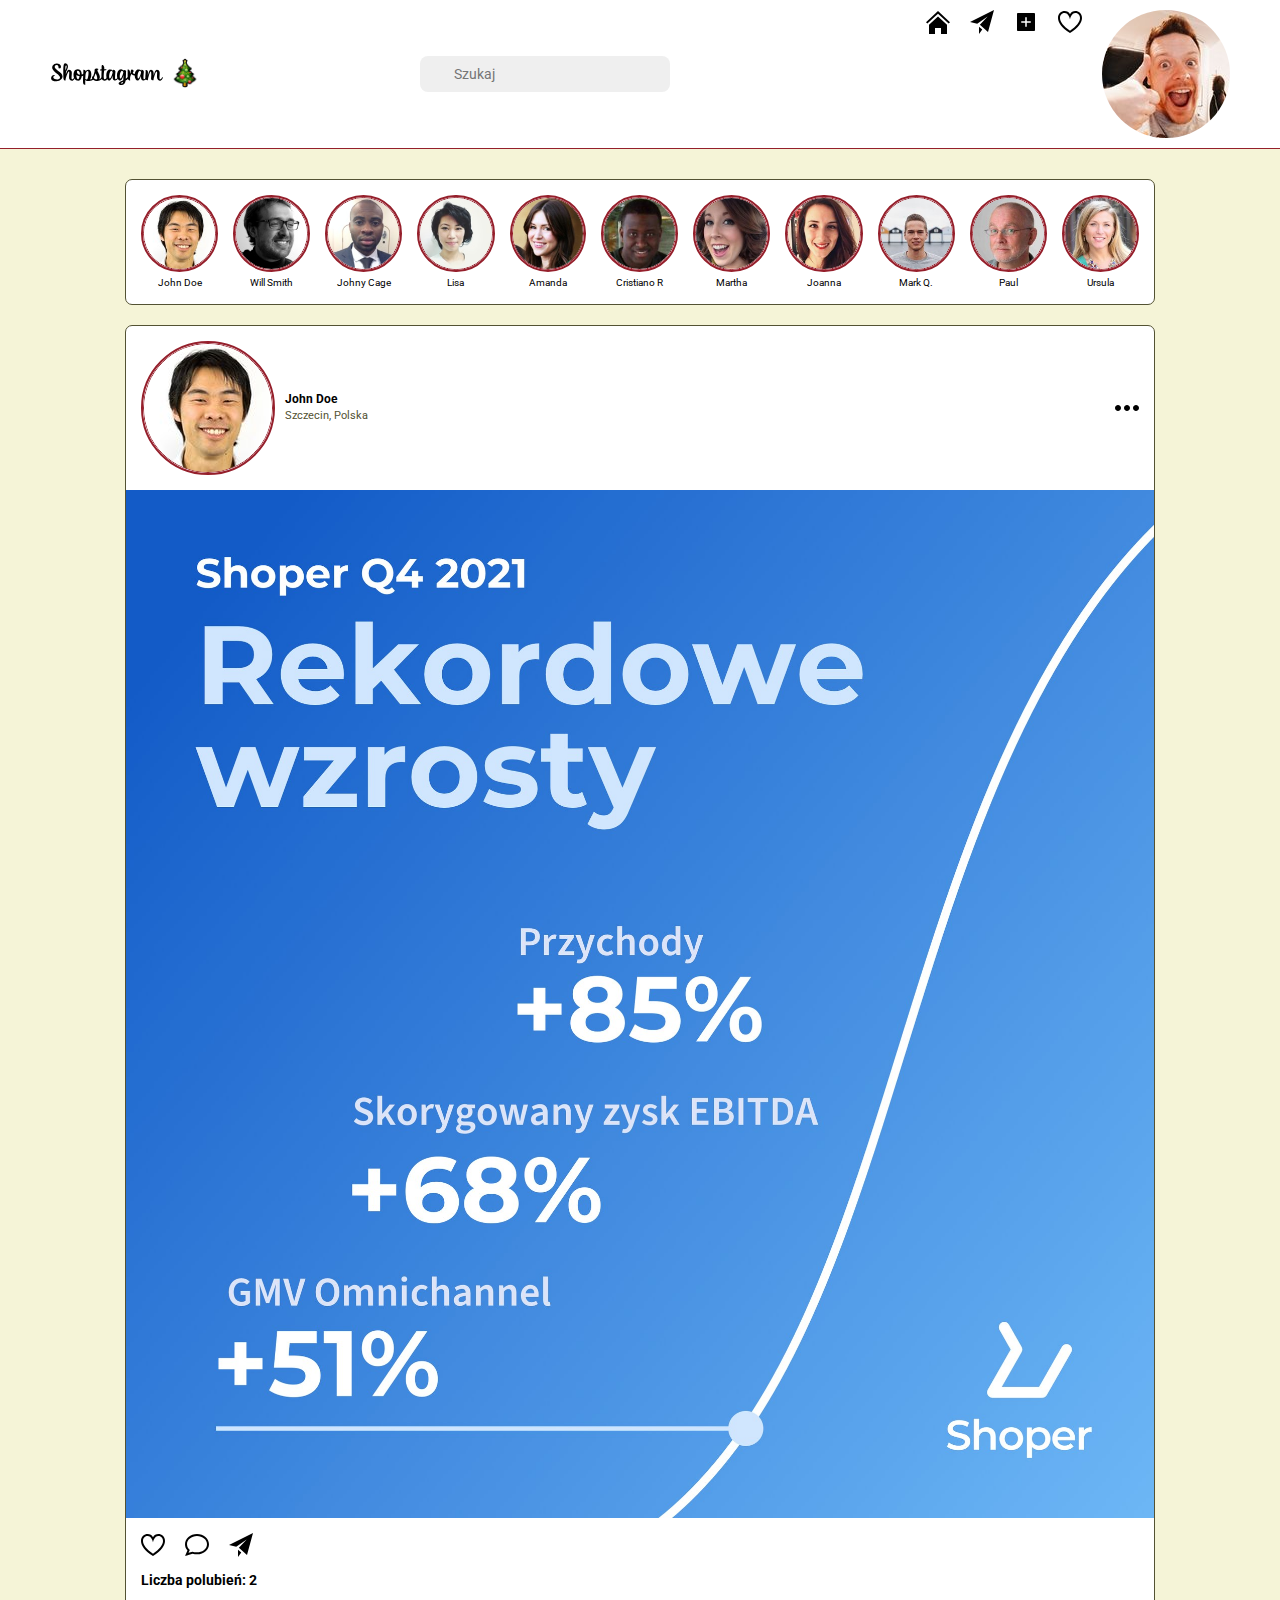
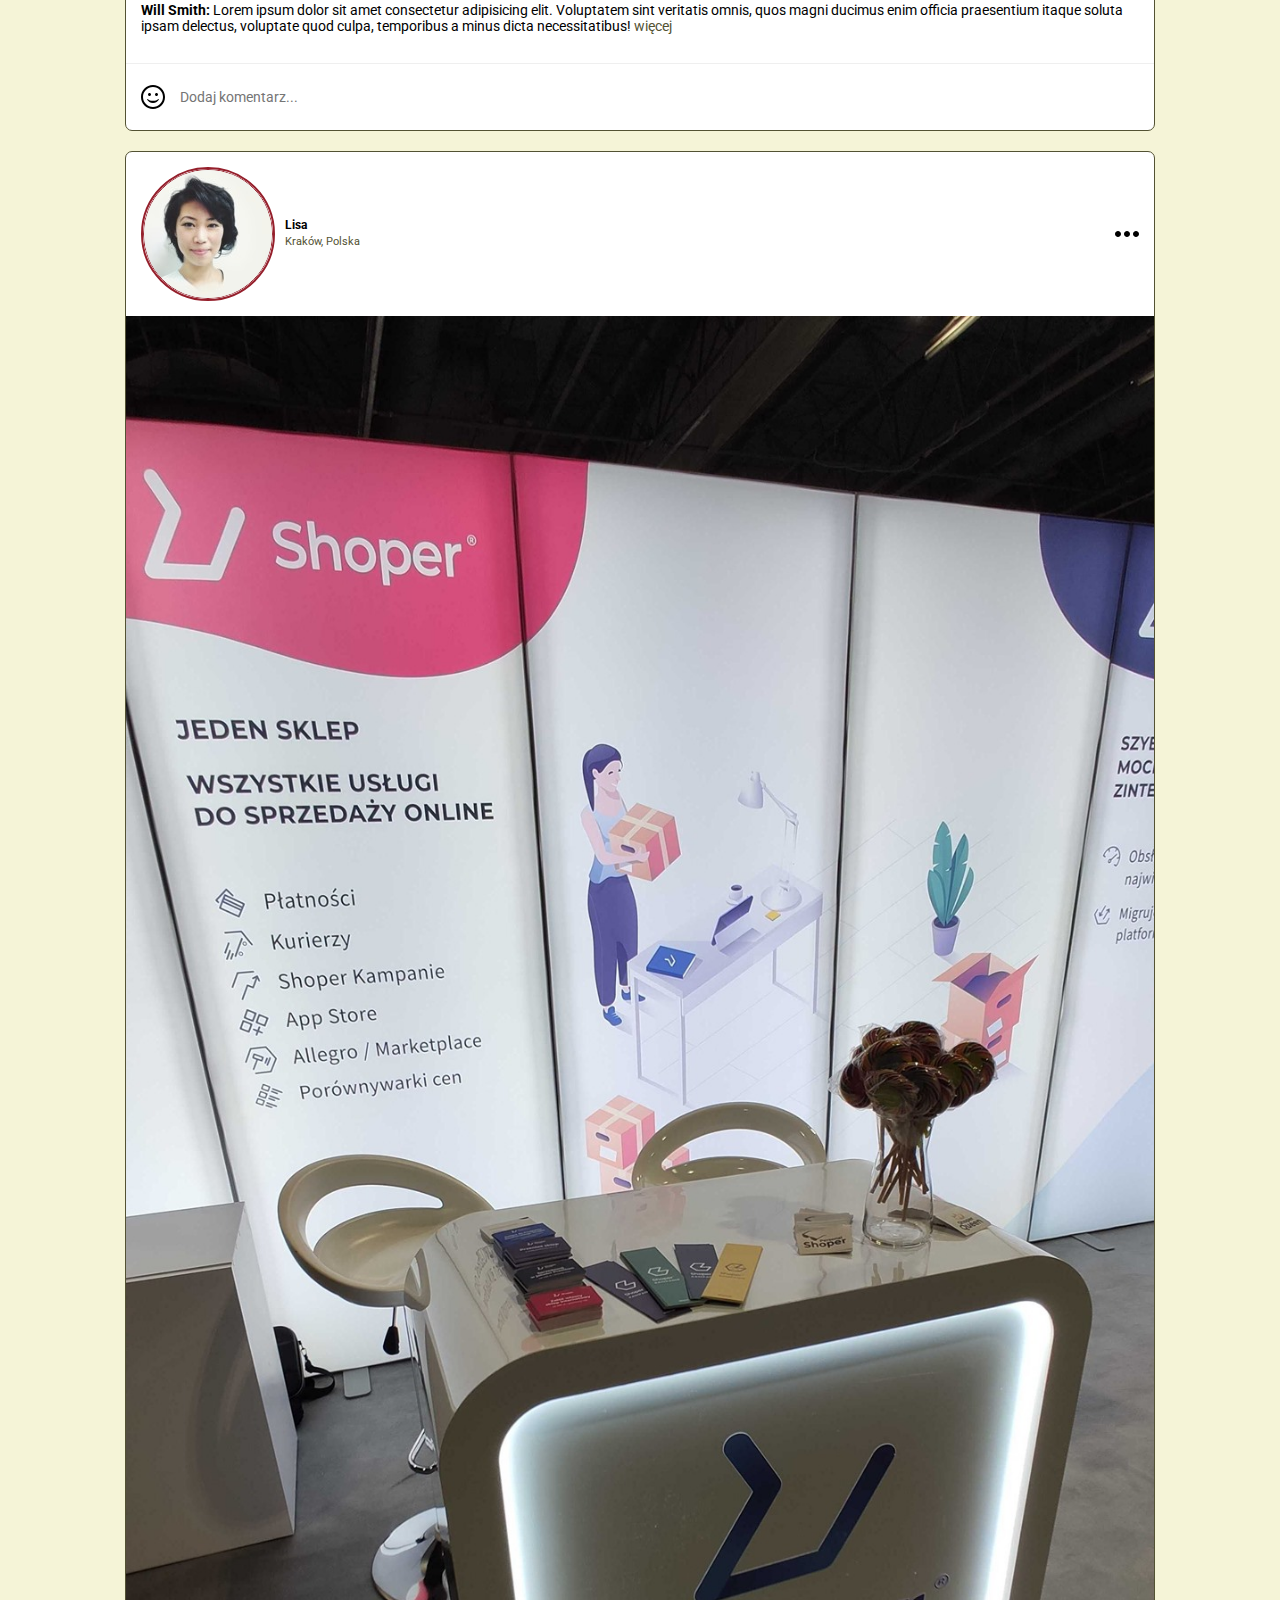
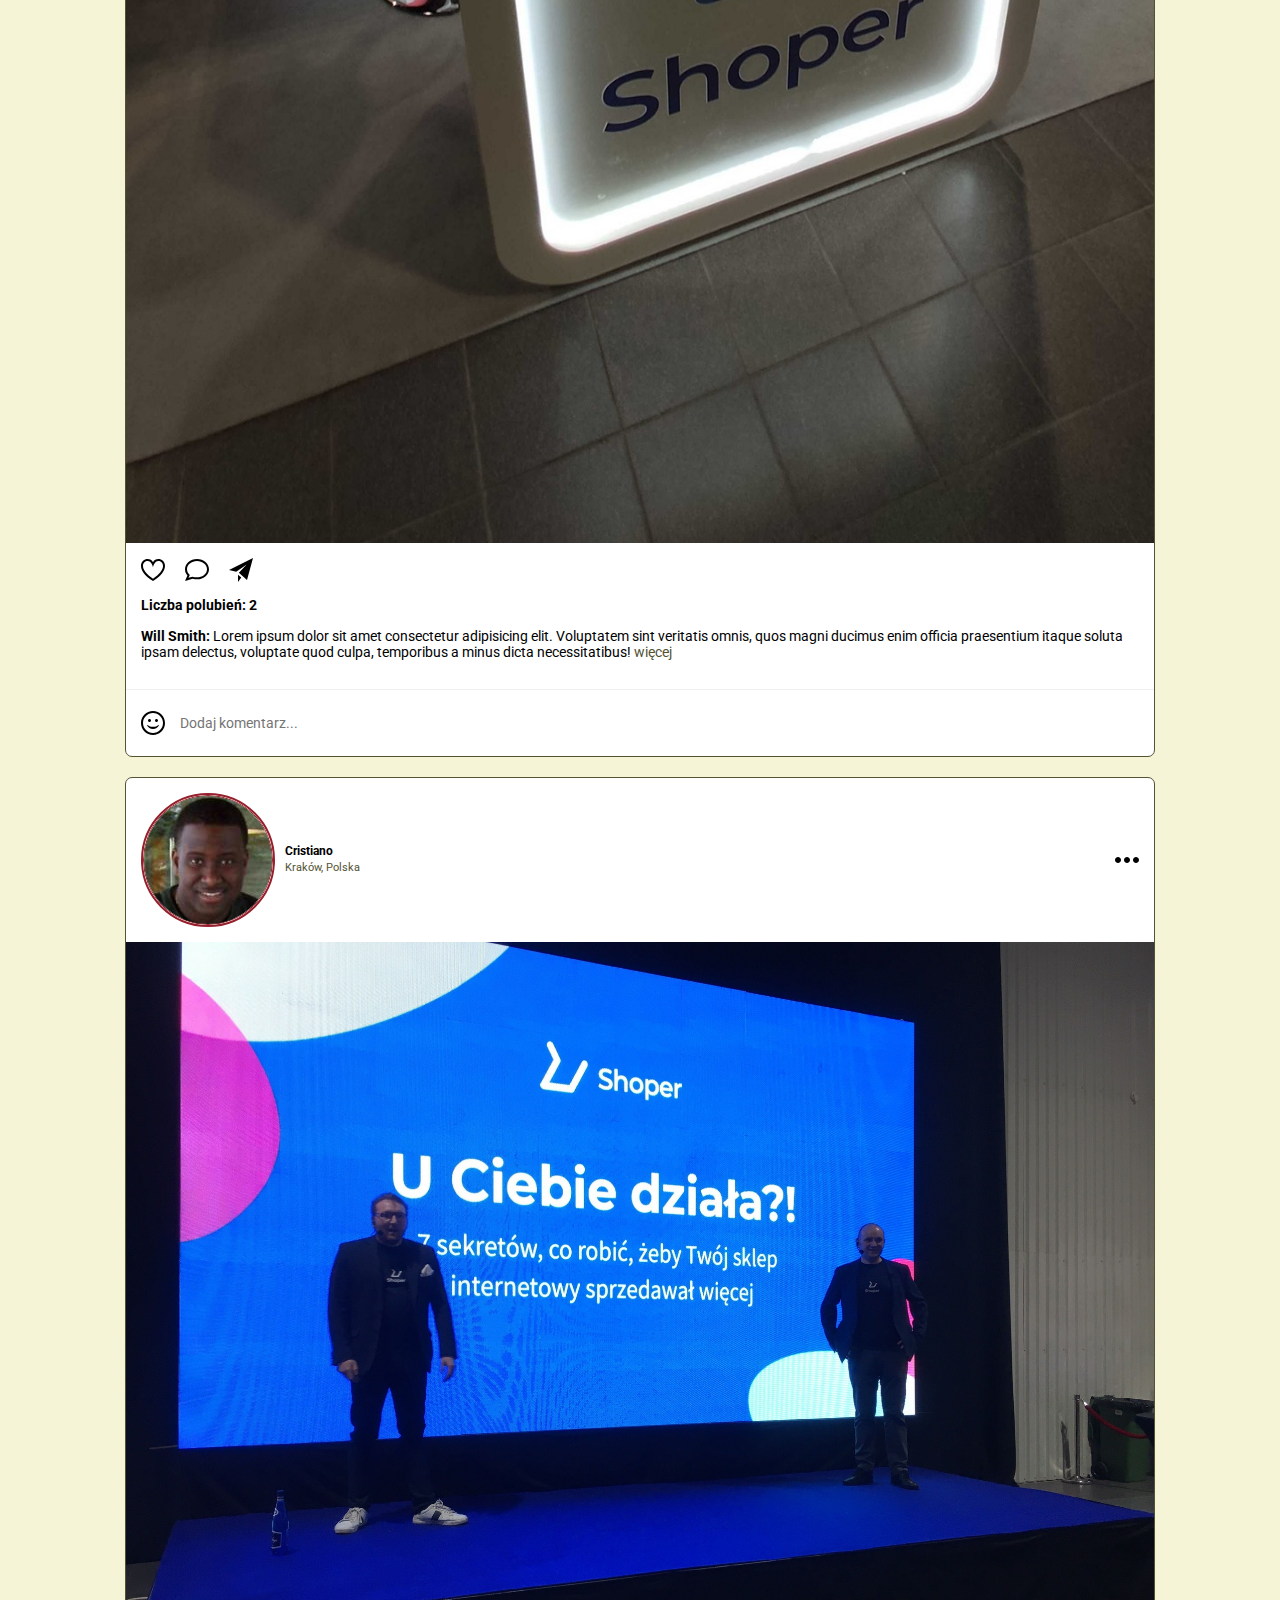
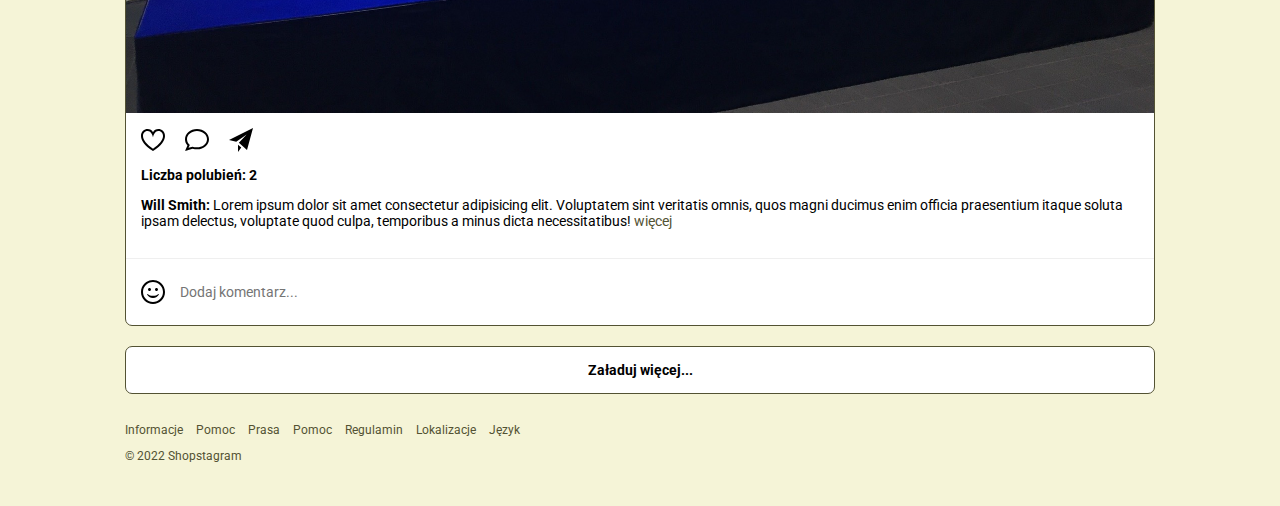
==== commit e9de7fdf: "JS arrays" ====
--- a/Shopstagram - rozwiązanie/index.html
+++ b/Shopstagram - rozwiązanie/index.html
@@ -523,5 +523,6 @@
     </footer>
 
     <script src="./js/app.js"></script>
+    <script src="./js/app2.js"></script>
   </body>
 </html>
--- a/Shopstagram - rozwiązanie/css/index.css
+++ b/Shopstagram - rozwiązanie/css/index.css
@@ -1,3 +1,18 @@
+.page-header__logo {
+  position: relative;
+}
+.page-header__logo::after {
+  content: "";
+  display: inline-block;
+  background-image: url(../images/icons/tree.png);
+  background-size: cover;
+  width: 30px;
+  height: 30px;
+  left: 120px;
+  top: -4px;
+  position: absolute;
+}
+
 /*! normalize.css v8.0.1 | MIT License | github.com/necolas/normalize.css */
 /* Document
    ========================================================================== */
@@ -320,7 +335,7 @@
 
 body {
   font-family: "Roboto", sans-serif;
-  background-color: #fafafa;
+  background-color: #F5F4D7;
   font-size: 14px;
 }
 
@@ -354,32 +369,37 @@
   padding: 0 10px;
   margin: 0 auto;
 }
-
 .container--narrow {
   max-width: 1050px;
 }
+.container__aside {
+  display: none;
+}
 
 /* CONTENT WRAPPER */
-.content-wrapper__aside {
-  display: none;
-}
-
-@media screen and (min-width: 800px) {
+@media screen and (max-width: 800px) {
   .content-wrapper {
     display: flex;
     margin: 0 -15px;
   }
-  .content-wrapper__main,
+}
 .content-wrapper__aside {
+  display: none;
+}
+@media screen and (max-width: 800px) {
+  .content-wrapper__aside {
     padding: 0 15px;
-  }
-  .content-wrapper__main {
-    width: 70%;
-  }
-  .content-wrapper__aside {
     display: block;
     flex: 1;
   }
+}
+@media screen and (max-width: 800px) {
+  .content-wrapper__main {
+    padding: 0 15px;
+    width: 70%;
+  }
+}
+@media screen and (max-width: 800px) {
   .content-wrapper__aside-user {
     display: flex;
     align-items: center;
@@ -387,38 +407,34 @@
     margin-bottom: 30px;
   }
 }
+
 /* IMAGE SQUARE */
 .image-square {
   display: flex;
   align-items: center;
   justify-self: center;
-  width: 56px;
-  height: 56px;
+  width: 56 px;
+  height: 56 px;
   border-radius: 100%;
   overflow: hidden;
 }
-
+.image-square.has-border {
+  border: 1px solid #951F2B;
+}
+.image-square.is-active {
+  border: 2px solid #951F2B;
+}
+.image-square.is-active img {
+  border: 1px solid #951F2B;
+  border-radius: 100%;
+}
 .image-square--small {
-  width: 32px;
-  height: 32px;
-}
-
+  width: 32 px;
+  height: 32 px;
+}
 .image-square--tiny {
-  width: 24px;
-  height: 24px;
-}
-
-.image-square.has-border {
-  border: 1px solid #dbdbdb;
-}
-
-.image-square.is-active {
-  border: 2px solid #DD2A7C;
-}
-
-.image-square.is-active img {
-  border: 1px solid #ffffff;
-  border-radius: 100%;
+  width: 24 px;
+  height: 24 px;
 }
 
 /* INPUT */
@@ -428,7 +444,6 @@
   border: 0;
   border-radius: 8px;
 }
-
 input:focus {
   outline: none;
 }
@@ -441,53 +456,108 @@
   font-size: 14px;
 }
 
+.page-footer {
+  padding: 30px 0;
+  font-size: 12px;
+  color: #535233;
+}
+.page-footer__nav a {
+  margin-right: 10px;
+  color: #535233;
+}
+.page-footer__nav a:last-child {
+  margin-right: 0;
+}
+
 /* PAGE HEADER */
 .page-header {
   margin-bottom: 30px;
   padding: 10px 0;
   background-color: #ffffff;
-  border-bottom: 1px solid #dbdbdb;
-}
-
+  border-bottom: 1px solid #951F2B;
+}
 .page-header__wrapper {
   display: flex;
   align-items: center;
   justify-content: space-between;
 }
-
 .page-header__logo {
   flex-shrink: 0;
 }
-
 .page-header__logo img {
   display: block;
 }
-
 .page-header__search {
   display: none;
 }
-
 @media screen and (min-width: 800px) {
   .page-header__search {
     display: block;
   }
 }
+
 /* PAGE NAV */
 .page-nav {
   display: flex;
 }
-
 .page-nav__item {
   flex-shrink: 0;
   margin-right: 20px;
 }
-
+.page-nav__item img {
+  display: block;
+}
 .page-nav__item:last-child {
   margin-right: 0;
 }
 
-.page-nav__item img {
+/* POST */
+.post {
+  margin-bottom: 20px;
+  background-color: #ffffff;
+  border: 1px solid #535233;
+  border-radius: 7px;
+}
+.post:last-child {
+  margin-bottom: 0;
+}
+.post__header {
+  display: flex;
+  align-items: center;
+  justify-content: space-between;
+  padding: 15px;
+}
+.post__details {
+  padding: 15px;
+}
+.post__actions {
+  display: flex;
+  align-items: center;
+  margin-bottom: 15px;
+}
+.post__actions-item {
+  margin-right: 20px;
+}
+.post__actions-item img {
   display: block;
+}
+.post__actions-item:last-child {
+  margin-right: 0;
+}
+.post__comments-comment a {
+  color: #535233;
+}
+.post__footer {
+  display: flex;
+  align-items: center;
+  padding: 15px;
+  border-top: 1px solid #efefef;
+}
+.post--loader {
+  padding: 15px;
+  text-align: center;
+  font-weight: bold;
+  cursor: pointer;
 }
 
 /* STORIES BOX */
@@ -495,16 +565,14 @@
   margin-bottom: 20px;
   padding: 15px 0;
   background-color: #ffffff;
-  border: 1px solid #dbdbdb;
+  border: 1px solid #535233;
   border-radius: 7px;
 }
-
 .stories-box__list {
   display: flex;
   padding: 0 15px;
   overflow-x: scroll;
 }
-
 .stories-box__item {
   display: flex;
   flex-direction: column;
@@ -512,15 +580,12 @@
   margin-right: 15px;
   text-decoration: none;
 }
-
 .stories-box__item:hover span {
   text-decoration: underline;
 }
-
 .stories-box__item:last-child {
   margin-right: 0;
 }
-
 .stories-box__item span {
   font-size: 10px;
   color: #000000;
@@ -535,13 +600,11 @@
   margin-bottom: 15px;
   font-size: 12px;
 }
-
 .suggestion-box__header h2 {
   margin: 0;
   font-size: inherit;
-  color: #969696;
-}
-
+  color: #535233;
+}
 .suggestion-box__header a {
   color: #000000;
   font-weight: bold;
@@ -555,120 +618,36 @@
   margin-bottom: 10px;
   cursor: pointer;
 }
-
 .suggestion-item:last-child {
   margin-bottom: 0;
 }
-
 .suggestion-item__link {
   font-size: 12px;
   font-weight: bold;
 }
 
-/* POST */
-.post {
-  margin-bottom: 20px;
-  background-color: #ffffff;
-  border: 1px solid #dbdbdb;
-  border-radius: 7px;
-}
-
-.post:last-child {
-  margin-bottom: 0;
-}
-
-.post__header {
-  display: flex;
-  align-items: center;
-  justify-content: space-between;
-  padding: 15px;
-}
-
-.post__details {
-  padding: 15px;
-}
-
-.post__actions {
-  display: flex;
-  align-items: center;
-  margin-bottom: 15px;
-}
-
-.post__actions-item {
-  margin-right: 20px;
-}
-
-.post__actions-item img {
-  display: block;
-}
-
-.post__actions-item:last-child {
-  margin-right: 0;
-}
-
-.post__comments-comment a {
-  color: #969696;
-}
-
-.post__footer {
-  display: flex;
-  align-items: center;
-  padding: 15px;
-  border-top: 1px solid #efefef;
-}
-
-.post--loader {
-  padding: 15px;
-  text-align: center;
-  font-weight: bold;
-  cursor: pointer;
-}
-
 /* USER DETAILS */
 .user-details {
   display: flex;
   align-items: center;
   margin-right: 10px;
 }
-
 .user-details__img {
   margin-right: 10px;
 }
-
-.user-details__content h2,
-.user-details__content h3 {
+.user-details__content p {
+  margin: 0;
+  font-size: 11px;
+  color: #535233;
+}
+.user-details__content h2, .user-details__content h3 {
   margin: 0 0 3px 0;
   font-size: 12px;
   font-weight: bold;
 }
-
-.user-details__content p {
-  margin: 0;
-  font-size: 11px;
-  color: #969696;
-}
-
-.user-details--big .user-details__content h2,
-.user-details--big .user-details__content h3 {
+.user-details__content--big .user-details__content h2, .user-details__content--big .user-details__content h3 {
   font-size: 13px;
 }
-
-.user-details--big .user-details__content p {
+.user-details__content--big .user-details__content p {
   font-size: 12px;
-}
-
-/* PAGE FOOTER */
-.page-footer {
-  padding: 30px 0;
-  font-size: 12px;
-  color: #969696;
-}
-
-.page-footer__nav a {
-  margin-right: 10px;
-  color: #969696;
-}
-
-.page-footer__nav a:last-child {
-  margin-right: 0;
 }/*# sourceMappingURL=index.css.map */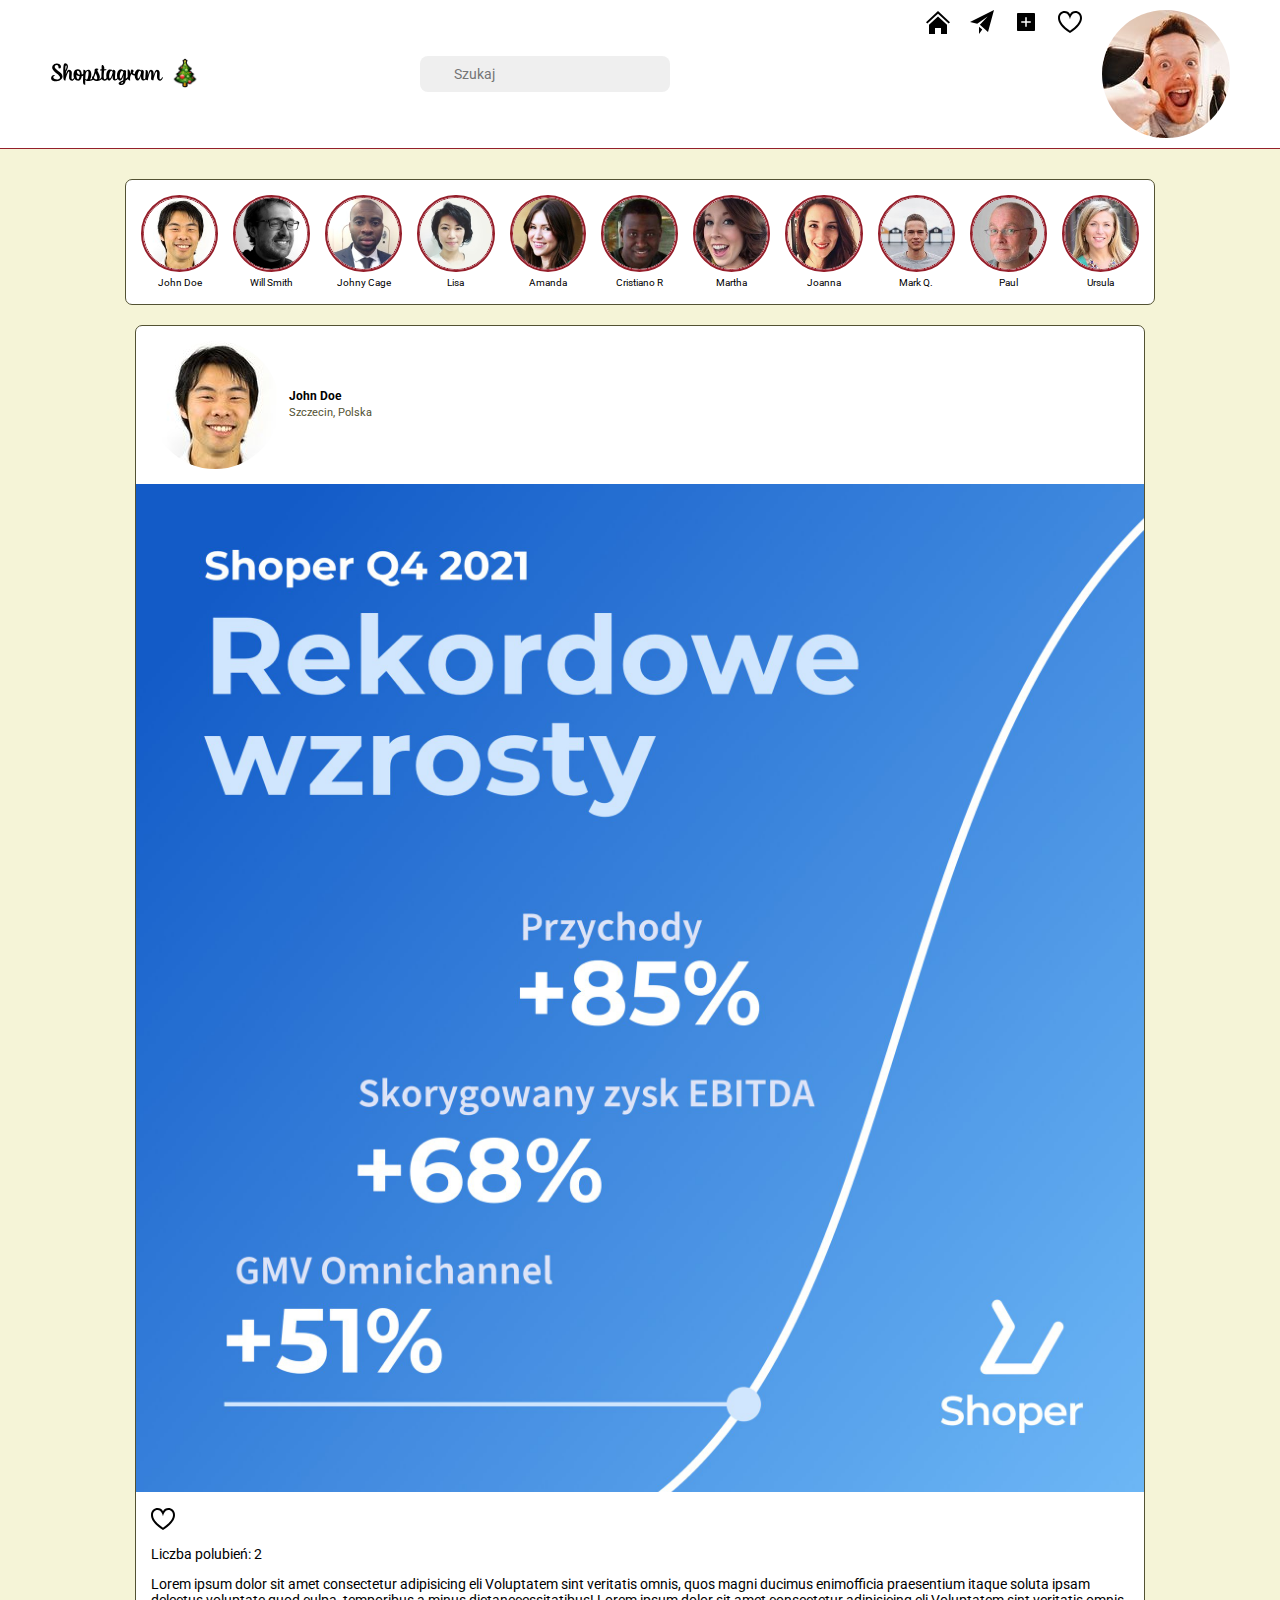
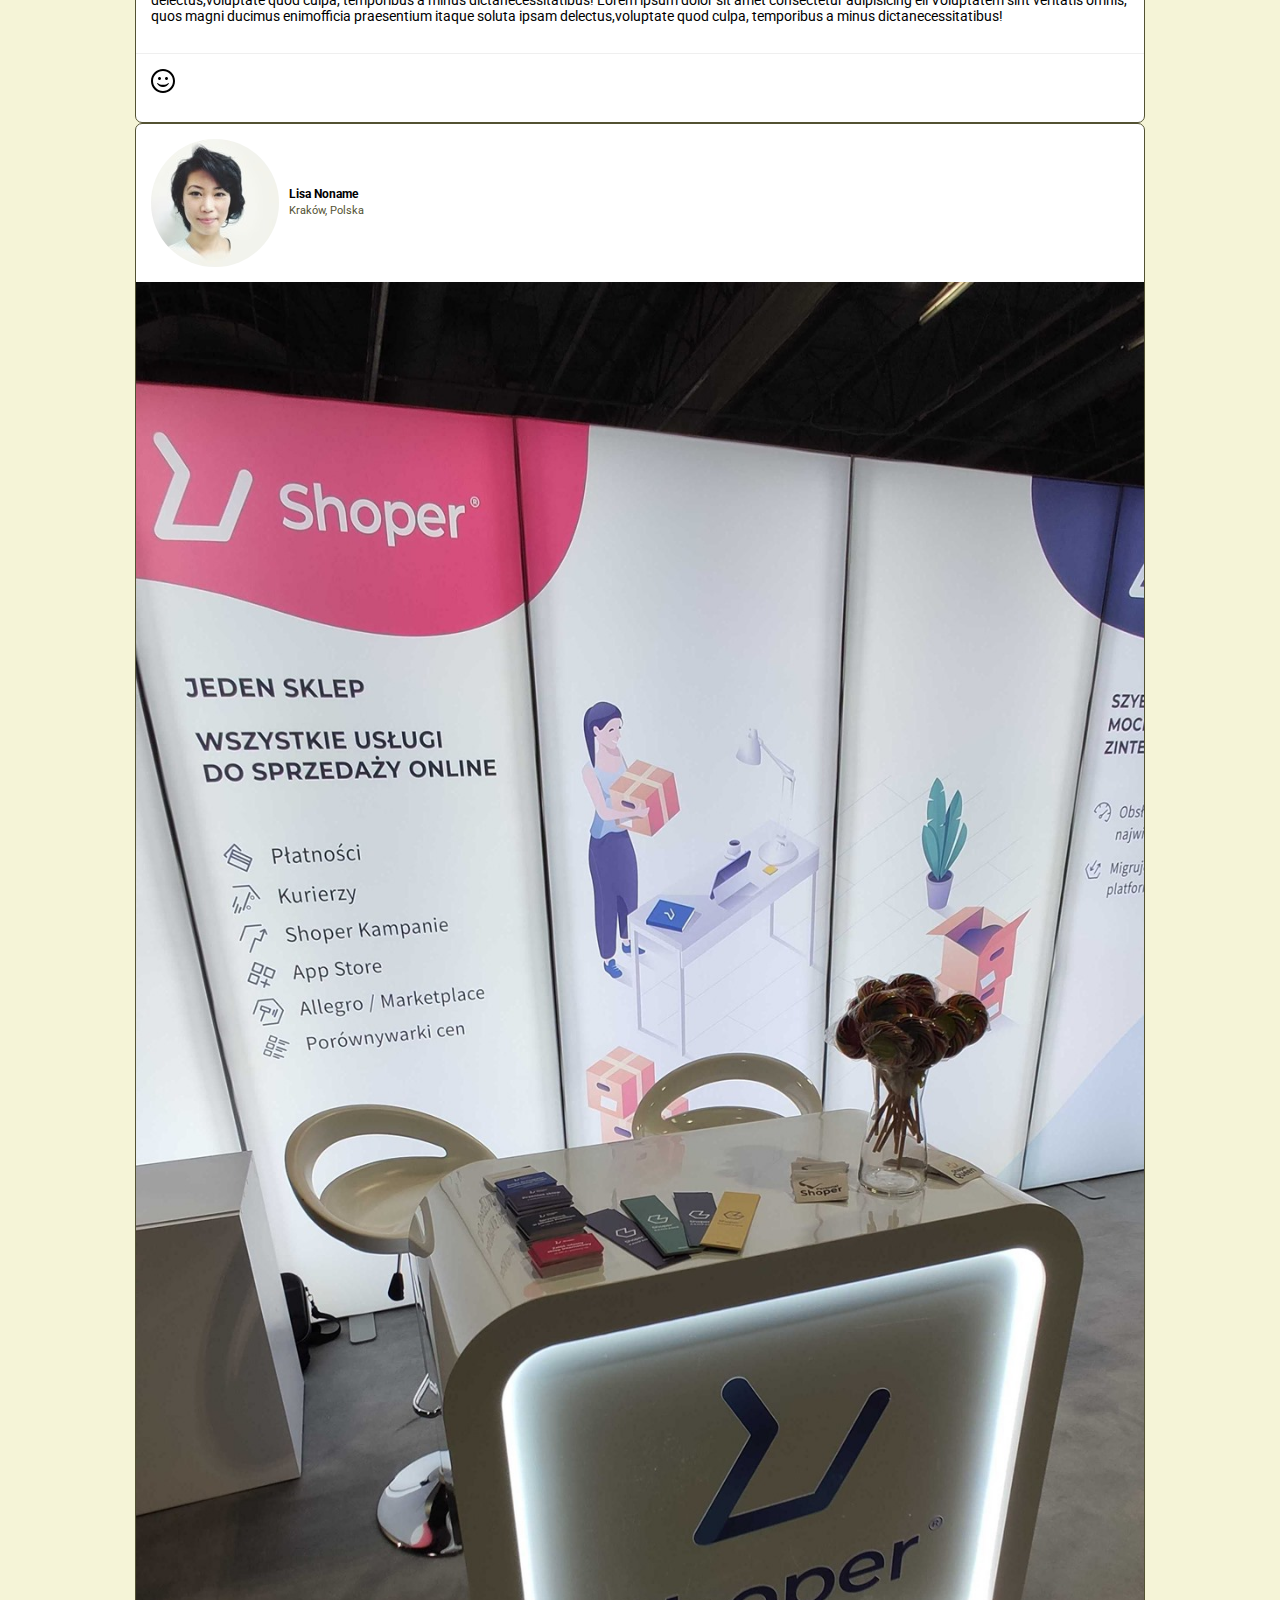
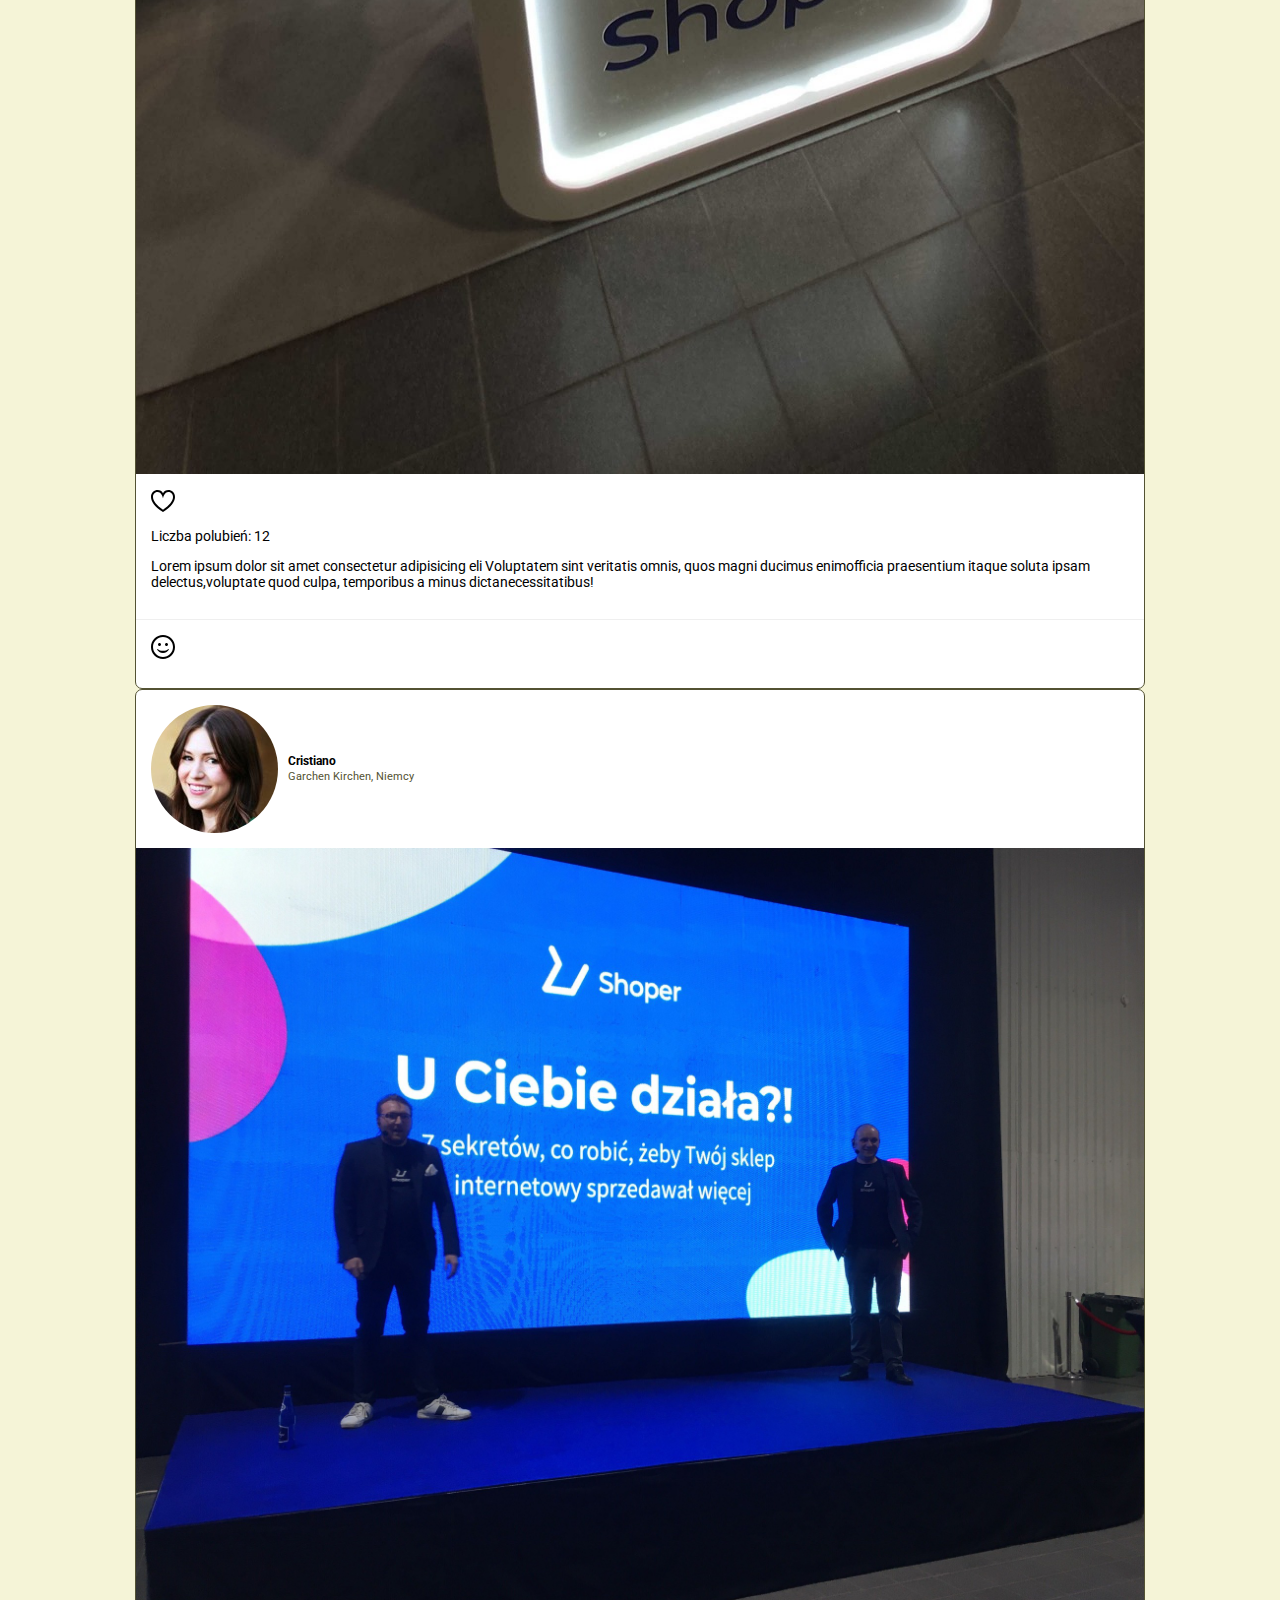
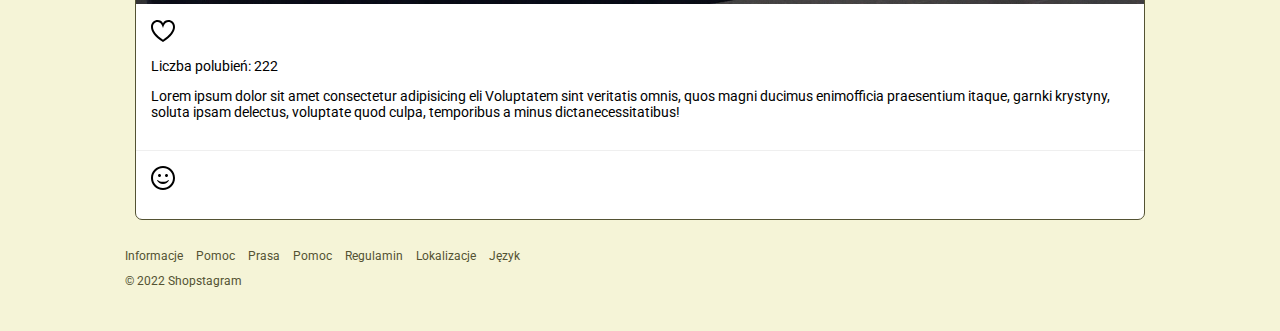
==== commit 23b8f6a1: "zadanie zaliczeniowe" ====
--- a/Shopstagram - rozwiązanie/index.html
+++ b/Shopstagram - rozwiązanie/index.html
@@ -142,281 +142,6 @@
                 </div>
               </div>
 
-              <article class="post">
-                <div class="post__header">
-                  <div class="user-details">
-                    <div class="user-details__img">
-                      <div class="image-square image-square--small is-active">
-                        <img src="./images/users/john.jpeg" alt="John" />
-                      </div>
-                    </div>
-
-                    <div class="user-details__content">
-                      <h3>John Doe</h3>
-                      <p>Szczecin, Polska</p>
-                    </div>
-                  </div>
-
-                  <a href="#">
-                    <img src="./images/icons/menu.svg" alt="Menu" />
-                  </a>
-                </div>
-
-                <div class="post__content">
-                  <div class="post__img">
-                    <img
-                      src="./images/photos/gielda.jpeg"
-                      alt="Rekordowe wzrosty na gieldzie"
-                    />
-                  </div>
-
-                  <div class="post__details">
-                    <div class="post__actions">
-                      <a href="#" class="post__actions-item">
-                        <img src="./images/icons/heart.svg" alt="Like" />
-                      </a>
-
-                      <a href="#" class="post__actions-item">
-                        <img src="./images/icons/comment.svg" alt="Comment" />
-                      </a>
-
-                      <a href="#" class="post__actions-item">
-                        <img src="./images/icons/send.svg" alt="Share" />
-                      </a>
-                    </div>
-
-                    <div class="post__comments">
-                      <p>
-                        <strong>Liczba polubień: 2</strong>
-                      </p>
-
-                      <p class="post__comments-comment">
-                        <strong>Will Smith:</strong>
-                        Lorem ipsum dolor sit amet consectetur adipisicing elit.
-                        Voluptatem sint veritatis omnis, quos magni ducimus enim
-                        officia praesentium itaque soluta ipsam delectus,
-                        voluptate quod culpa, temporibus a minus dicta
-                        necessitatibus!
-                        <a href="#">więcej</a>
-                      </p>
-                    </div>
-                  </div>
-
-                  <div class="post__footer">
-                    <img src="./images/icons/smile.svg" alt="Add comment" />
-                    <input type="text" placeholder="Dodaj komentarz..." />
-                  </div>
-                </div>
-              </article>
-
-              <article class="post">
-                <div class="post__header">
-                  <div class="user-details">
-                    <div class="user-details__img">
-                      <div class="image-square image-square--small is-active">
-                        <img src="./images/users/lisa.jpeg" alt="Lisa" />
-                      </div>
-                    </div>
-
-                    <div class="user-details__content">
-                      <h3>Lisa</h3>
-                      <p>Kraków, Polska</p>
-                    </div>
-                  </div>
-
-                  <a href="#">
-                    <img src="./images/icons/menu.svg" alt="Menu" />
-                  </a>
-                </div>
-
-                <div class="post__content">
-                  <div class="post__img">
-                    <img
-                      src="./images/photos/stoisko.jpeg"
-                      alt="Targi e-commerce"
-                    />
-                  </div>
-
-                  <div class="post__details">
-                    <div class="post__actions">
-                      <a href="#" class="post__actions-item">
-                        <img src="./images/icons/heart.svg" alt="Like" />
-                      </a>
-
-                      <a href="#" class="post__actions-item">
-                        <img src="./images/icons/comment.svg" alt="Comment" />
-                      </a>
-
-                      <a href="#" class="post__actions-item">
-                        <img src="./images/icons/send.svg" alt="Share" />
-                      </a>
-                    </div>
-
-                    <div class="post__comments">
-                      <p>
-                        <strong>Liczba polubień: 2</strong>
-                      </p>
-
-                      <p class="post__comments-comment">
-                        <strong>Will Smith:</strong>
-                        Lorem ipsum dolor sit amet consectetur adipisicing elit.
-                        Voluptatem sint veritatis omnis, quos magni ducimus enim
-                        officia praesentium itaque soluta ipsam delectus,
-                        voluptate quod culpa, temporibus a minus dicta
-                        necessitatibus!
-                        <a href="#">więcej</a>
-                      </p>
-                    </div>
-                  </div>
-
-                  <div class="post__footer">
-                    <img src="./images/icons/smile.svg" alt="Add comment" />
-                    <input type="text" placeholder="Dodaj komentarz..." />
-                  </div>
-                </div>
-              </article>
-
-              <article class="post">
-                <div class="post__header">
-                  <div class="user-details">
-                    <div class="user-details__img">
-                      <div class="image-square image-square--small is-active">
-                        <img
-                          src="./images/users/cristiano.jpeg"
-                          alt="Cristiano"
-                        />
-                      </div>
-                    </div>
-
-                    <div class="user-details__content">
-                      <h3>Cristiano</h3>
-                      <p>Kraków, Polska</p>
-                    </div>
-                  </div>
-
-                  <a href="#">
-                    <img src="./images/icons/menu.svg" alt="Menu" />
-                  </a>
-                </div>
-
-                <div class="post__content">
-                  <div class="post__img">
-                    <img
-                      src="./images/photos/presentation.jpeg"
-                      alt="Targi e-commerce"
-                    />
-                  </div>
-
-                  <div class="post__details">
-                    <div class="post__actions">
-                      <a href="#" class="post__actions-item">
-                        <img src="./images/icons/heart.svg" alt="Like" />
-                      </a>
-
-                      <a href="#" class="post__actions-item">
-                        <img src="./images/icons/comment.svg" alt="Comment" />
-                      </a>
-
-                      <a href="#" class="post__actions-item">
-                        <img src="./images/icons/send.svg" alt="Share" />
-                      </a>
-                    </div>
-
-                    <div class="post__comments">
-                      <p>
-                        <strong>Liczba polubień: 2</strong>
-                      </p>
-
-                      <p class="post__comments-comment">
-                        <strong>Will Smith:</strong>
-                        Lorem ipsum dolor sit amet consectetur adipisicing elit.
-                        Voluptatem sint veritatis omnis, quos magni ducimus enim
-                        officia praesentium itaque soluta ipsam delectus,
-                        voluptate quod culpa, temporibus a minus dicta
-                        necessitatibus!
-                        <a href="#">więcej</a>
-                      </p>
-                    </div>
-                  </div>
-
-                  <div class="post__footer">
-                    <img src="./images/icons/smile.svg" alt="Add comment" />
-                    <input type="text" placeholder="Dodaj komentarz..." />
-                  </div>
-                </div>
-              </article>
-
-              <article class="post hidden">
-                <div class="post__header">
-                  <div class="user-details">
-                    <div class="user-details__img">
-                      <div class="image-square image-square--small is-active">
-                        <img
-                          src="./images/users/cristiano.jpeg"
-                          alt="Cristiano"
-                        />
-                      </div>
-                    </div>
-
-                    <div class="user-details__content">
-                      <h3>Cristiano</h3>
-                      <p>Kraków, Polska</p>
-                    </div>
-                  </div>
-
-                  <a href="#">
-                    <img src="./images/icons/menu.svg" alt="Menu" />
-                  </a>
-                </div>
-
-                <div class="post__content">
-                  <div class="post__img">
-                    <img
-                      src="./images/photos/placeholder.png"
-                      alt="Shoper placeholder"
-                    />
-                  </div>
-
-                  <div class="post__details">
-                    <div class="post__actions">
-                      <a href="#" class="post__actions-item">
-                        <img src="./images/icons/heart.svg" alt="Like" />
-                      </a>
-
-                      <a href="#" class="post__actions-item">
-                        <img src="./images/icons/comment.svg" alt="Comment" />
-                      </a>
-
-                      <a href="#" class="post__actions-item">
-                        <img src="./images/icons/send.svg" alt="Share" />
-                      </a>
-                    </div>
-
-                    <div class="post__comments">
-                      <p>
-                        <strong>Liczba polubień: 2</strong>
-                      </p>
-
-                      <p class="post__comments-comment">
-                        <strong>Will Smith:</strong>
-                        Lorem ipsum dolor sit amet consectetur adipisicing elit.
-                        Voluptatem sint veritatis omnis, quos magni ducimus enim
-                        officia praesentium itaque soluta ipsam delectus,
-                        voluptate quod culpa, temporibus a minus dicta
-                        necessitatibus!
-                        <a href="#">więcej</a>
-                      </p>
-                    </div>
-                  </div>
-
-                  <div class="post__footer">
-                    <img src="./images/icons/smile.svg" alt="Add comment" />
-                    <input type="text" placeholder="Dodaj komentarz..." />
-                  </div>
-                </div>
-              </article>
-
-              <article class="post post--loader">Załaduj więcej...</article>
             </div>
 
             <div class="content-wrapper__aside">
@@ -523,6 +248,6 @@
     </footer>
 
     <script src="./js/app.js"></script>
-    <script src="./js/app2.js"></script>
+    
   </body>
 </html>
